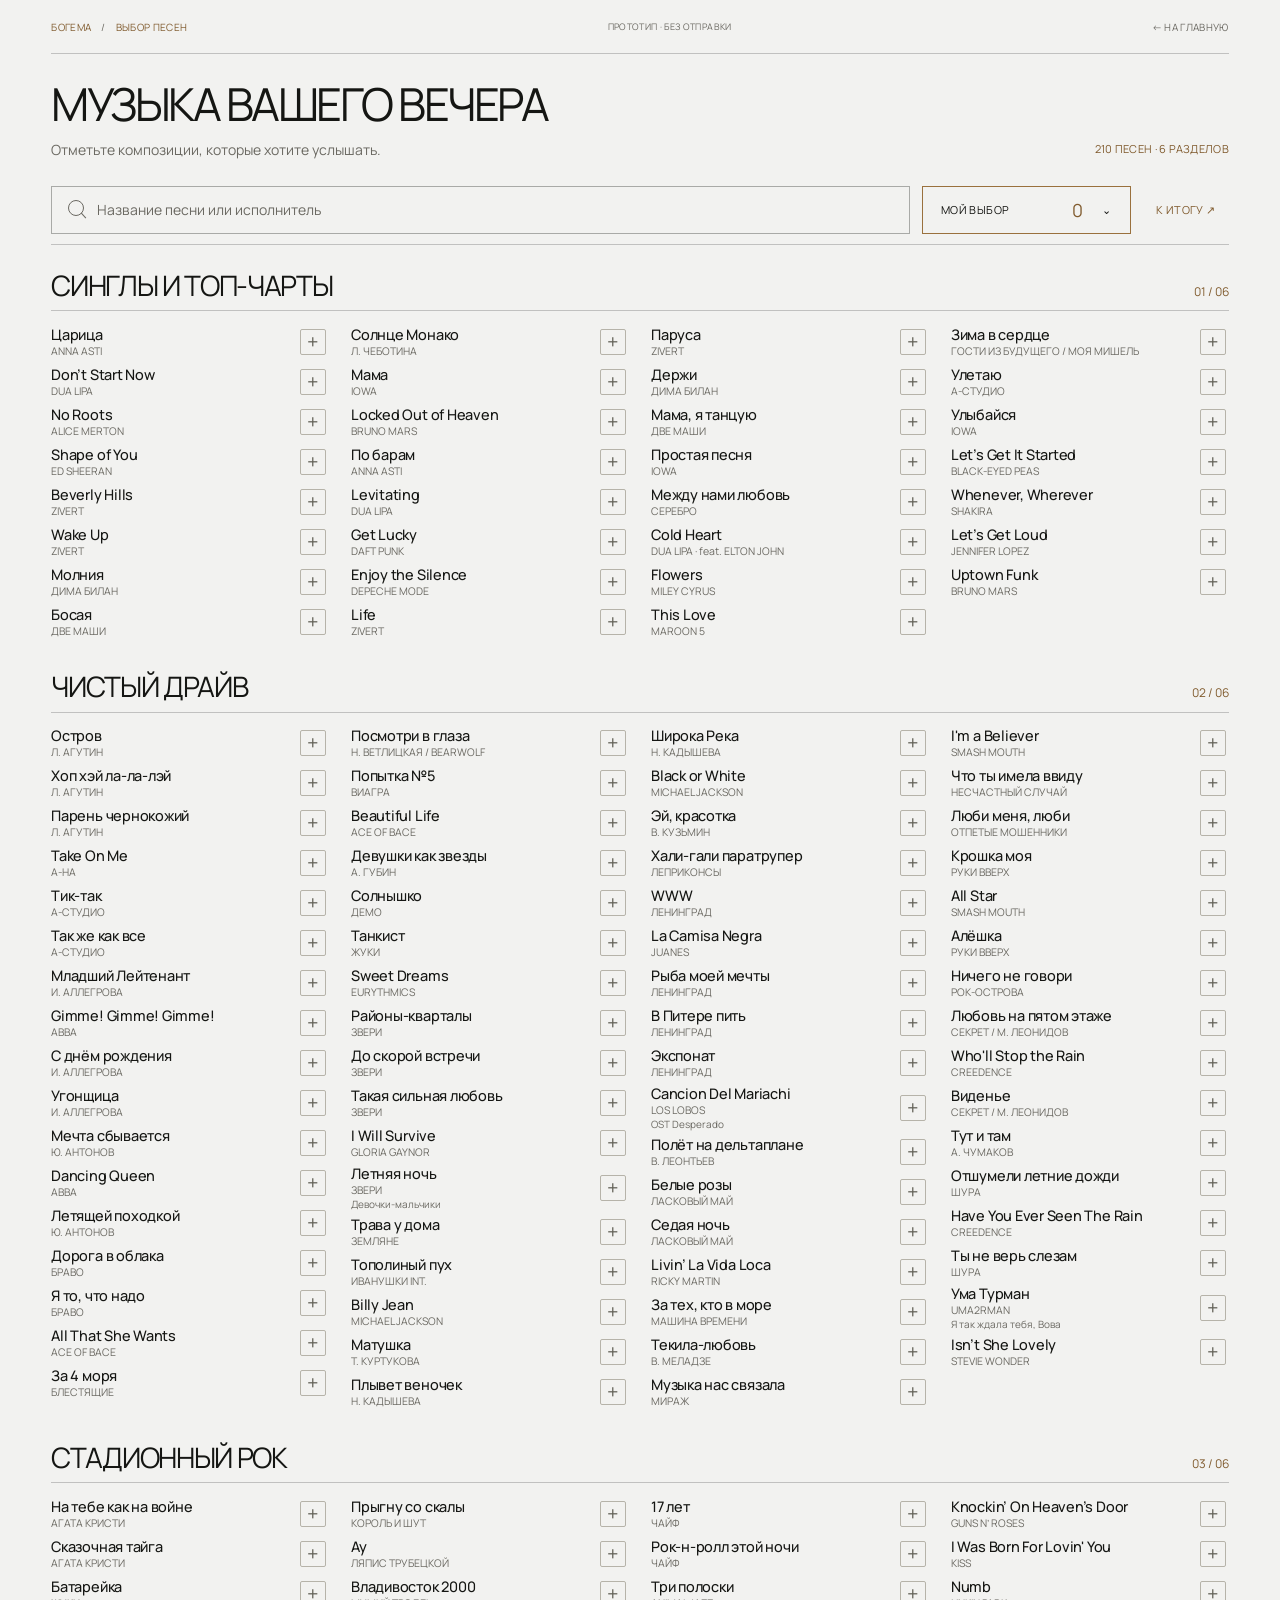
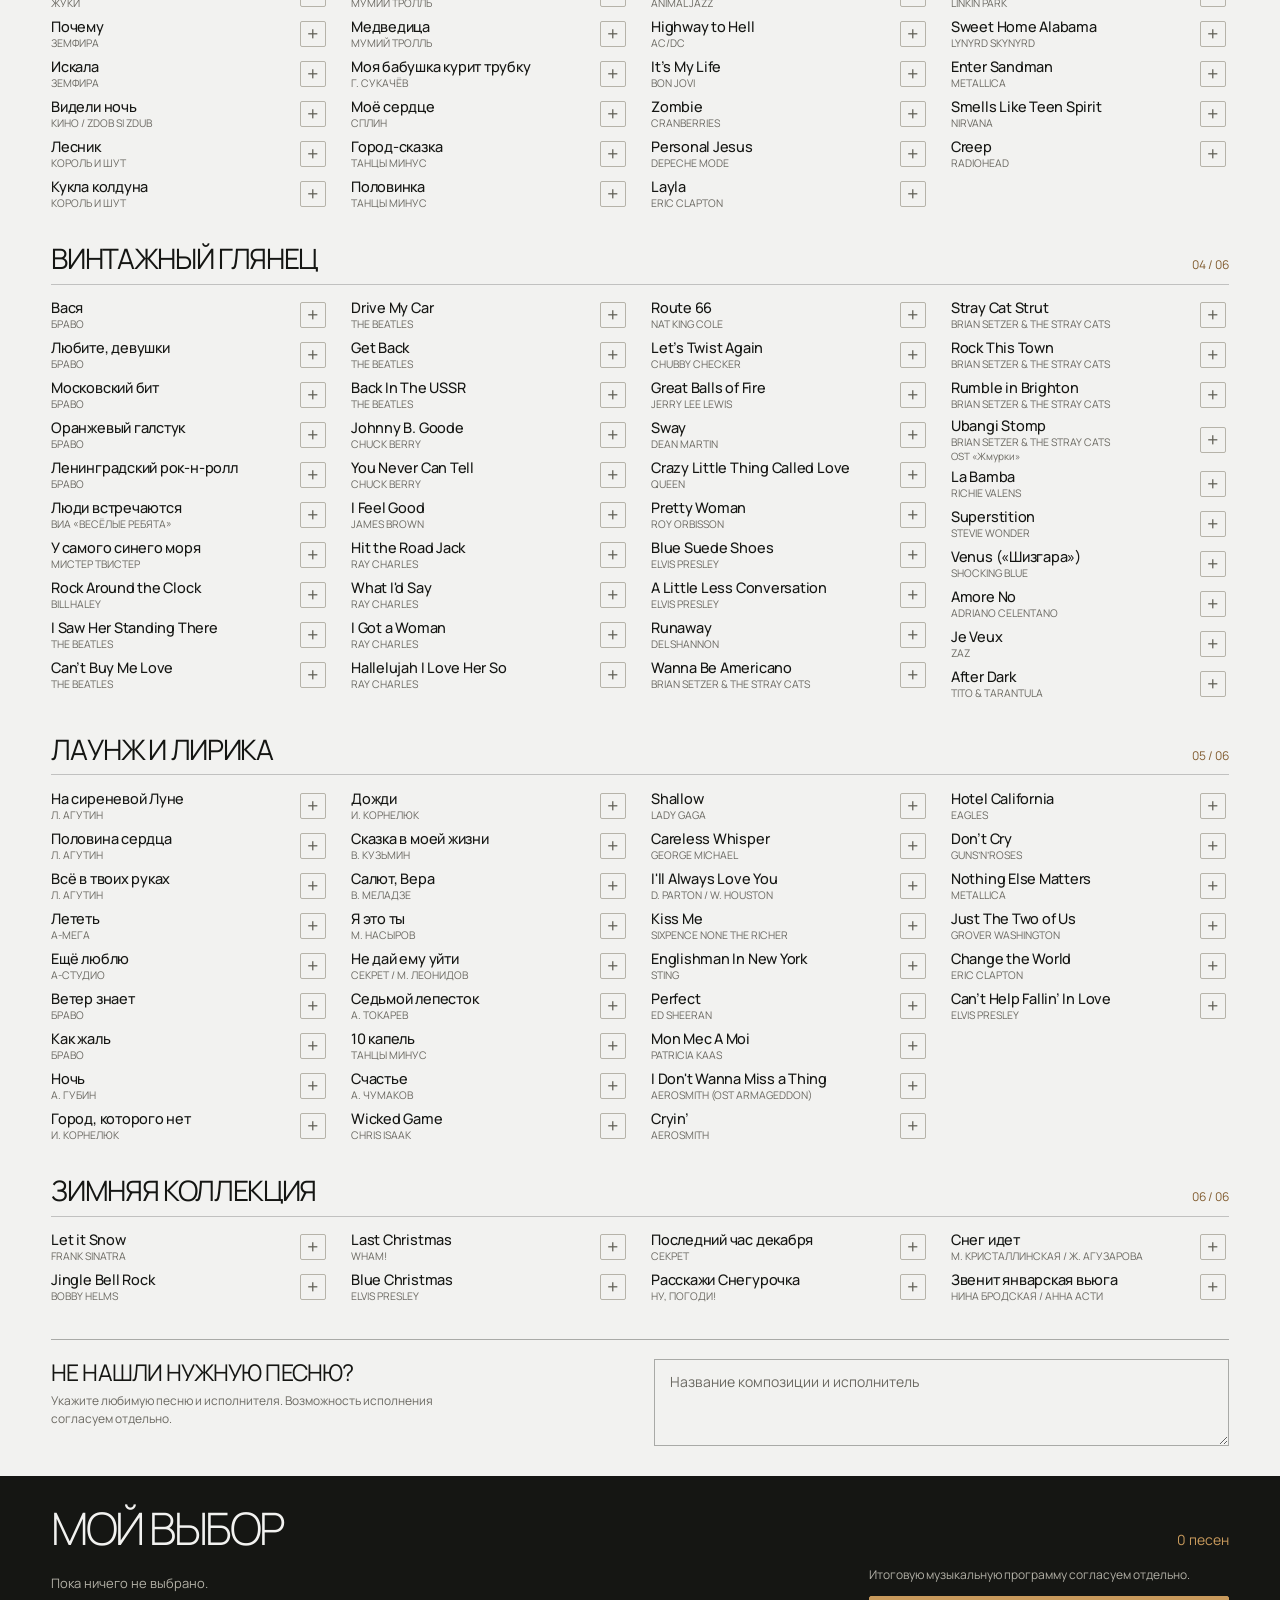
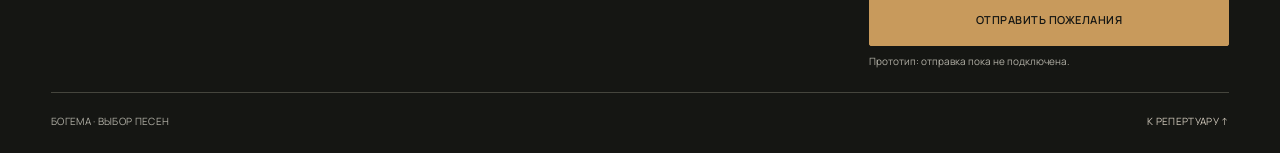
==== music-selection/index.html @ 38627de9 "Publish supplied music-only song selection page Integrate the approved standalone HTML at /music-sel" ====
<!doctype html>
<html lang="ru">
<head>
<meta charset="utf-8">
<meta name="viewport" content="width=device-width, initial-scale=1, viewport-fit=cover">
<meta name="color-scheme" content="light">
<meta name="robots" content="noindex, nofollow">
<meta name="theme-color" content="#F2F2F0">
<title>БОГЕМА — Выбор песен · упрощённый прототип v1</title>
<style>
@font-face{font-family:Manrope;src:url('../assets/fonts/manrope-hero-variable.ttf') format('truetype');font-style:normal;font-weight:200 800;font-display:swap}
:root{--bg:#F2F2F0;--ink:#151613;--brass:#C89A5C;--deep:#9A713D;--accent:#805B2E;--muted:#6B6962;--line:rgba(21,22,19,.22);--strong:rgba(21,22,19,.33);--font:Manrope,Inter,Arial,Helvetica,sans-serif;--choice-bar-height:62px}
*{box-sizing:border-box}html{scroll-behavior:smooth;scroll-padding-top:78px}body{margin:0;background:var(--bg);color:var(--ink);font-family:var(--font);font-size:14px;-webkit-font-smoothing:antialiased}button,input,textarea{font:inherit}button{cursor:pointer}a{color:inherit}button{color:inherit}button:disabled{cursor:not-allowed;opacity:.5}[hidden]{display:none!important}.wrap{max-width:1510px;margin-inline:auto;padding-inline:clamp(20px,4vw,60px)}.sr-only{position:absolute;width:1px;height:1px;margin:-1px;padding:0;overflow:hidden;clip:rect(0,0,0,0);white-space:nowrap;border:0}button:focus-visible,a:focus-visible,input:focus-visible,textarea:focus-visible{outline:2px solid var(--accent);outline-offset:4px}.summary :focus-visible,.mobile-choice-panel :focus-visible{outline-color:var(--brass)}h1:focus,h2:focus{outline:none}.skip-link{position:fixed;top:8px;left:16px;z-index:100;padding:12px 16px;background:var(--ink);color:var(--bg);transform:translateY(-180%)}.skip-link:focus{transform:none}.site-header{display:flex;justify-content:space-between;align-items:center;gap:12px;border-bottom:1px solid var(--line);min-height:54px;font-size:10px;letter-spacing:.035em}.identity{display:flex;align-items:center;gap:10px;color:var(--accent)}.identity-divider{color:var(--muted)}.demo-state{font-size:9px;color:var(--muted)}.back-link{display:inline-flex;align-items:center;min-height:44px;text-decoration:none;color:var(--muted);white-space:nowrap}.back-link:hover{text-decoration:underline;text-underline-offset:4px}.storage-notice{font-size:12px;line-height:1.5;margin:12px 0 0;padding:8px 12px;background:#eae5dd;border-left:2px solid var(--deep);color:#5b5347}.music{padding-top:26px;padding-bottom:30px;position:relative;overflow-anchor:none}.music-heading{display:flex;align-items:flex-end;justify-content:space-between;gap:18px;margin-bottom:18px}.music-heading h1{font-size:clamp(30px,3.55vw,52px);font-weight:400;line-height:1.1;letter-spacing:-.055em;margin:0}.music-desc{font-size:14px;color:var(--muted);margin:9px 0 0;line-height:1.5}.music-meta{margin:0 0 4px;font-size:11px;color:var(--accent);white-space:nowrap;letter-spacing:.025em}.music-tools{position:sticky;top:0;z-index:20;display:flex;align-items:center;gap:12px;background:var(--bg);border-bottom:1px solid var(--line);padding:8px 0 10px;margin-bottom:24px}.search-holder{position:relative;flex:1;min-width:0}.search-input{width:100%;height:48px;border:1px solid var(--strong);background:transparent;padding:0 45px;font-size:14px;border-radius:0;appearance:none;color:var(--ink)}.search-input::-webkit-search-cancel-button{display:none}.search-input::placeholder{color:var(--muted)}.search-icon{position:absolute;left:17px;top:14px;width:16px;height:16px;border:1.4px solid var(--muted);border-radius:50%;pointer-events:none}.search-icon:after{content:'';position:absolute;width:7px;border-top:1.4px solid var(--muted);top:14px;left:11px;transform:rotate(47deg)}.clear-search{position:absolute;top:2px;right:2px;min-width:44px;min-height:44px;background:transparent;border:0;font-size:24px;color:var(--muted)}.text-button{background:transparent;border:0;min-height:44px;padding:8px 0;color:var(--accent);font-size:11px;letter-spacing:.035em;text-transform:uppercase}.text-button:hover{text-decoration:underline;text-underline-offset:4px}.tools-summary{padding-inline:4px;white-space:nowrap;min-width:86px}.choice-wrapper{position:relative}.choice-button{display:flex;align-items:center;gap:19px;min-height:48px;padding:0 18px;min-width:209px;border:1px solid var(--deep);background:transparent;color:var(--ink);font-size:11px;letter-spacing:.035em}.choice-button:hover{background:#eae6dd}.choice-count{margin-left:auto;font-size:18px;color:var(--accent)}.choice-drawer{position:absolute;top:calc(100% + 8px);right:0;width:min(500px,calc(100vw - 40px));max-height:min(440px,calc(100dvh - 120px));overflow:auto;overscroll-behavior:contain;background:var(--bg);padding:12px 20px 16px;border:1px solid #c4c1b7;box-shadow:0 10px 26px #0002;z-index:35}.drawer-heading{display:flex;justify-content:space-between;align-items:center;gap:16px;position:sticky;top:-12px;padding-top:2px;background:var(--bg);z-index:1;margin-bottom:6px}.drawer-heading strong{font-size:16px;font-weight:500;letter-spacing:-.025em}.icon-button{display:inline-flex;align-items:center;justify-content:center;min-width:44px;min-height:44px;background:transparent;border:0;color:var(--muted);font-size:25px}.chosen-grid{display:grid;grid-template-columns:repeat(2,minmax(0,1fr));gap:0 20px}.chosen-item{display:flex;justify-content:space-between;align-items:center;gap:8px;min-width:0;padding:3px 0;border-bottom:1px solid var(--line)}.chosen-item>div{min-width:0}.chosen-item .name{font-size:13px;font-weight:500;line-height:1.3;overflow-wrap:anywhere}.chosen-item .artist{font-size:10px;color:var(--muted);line-height:1.35;margin-top:2px;overflow-wrap:anywhere}.remove-song{flex:none;background:none;border:0;min-width:32px;min-height:36px;color:#726F65;font-size:21px;line-height:1}.remove-song:hover{color:var(--ink)}.chosen-empty{margin:8px 0 12px;color:var(--muted);font-size:13px}.catalog-section{margin:0 0 30px}.catalog-head{display:flex;justify-content:space-between;align-items:baseline;gap:18px;margin-bottom:9px}.catalog-head h2{font-size:clamp(24px,2.2vw,33px);font-weight:400;letter-spacing:-.047em;line-height:1.15;margin:0}.catalog-index{color:var(--accent);font-size:12px;white-space:nowrap;flex:none}.catalog-line{height:1px;background:var(--line);margin:0 0 12px}.song-columns{list-style:none;margin:0;padding:0;column-count:4;column-gap:22px;column-fill:balance}.song-row{display:flex;align-items:center;justify-content:space-between;gap:6px;break-inside:avoid;min-height:37px;margin:0 0 3px;min-width:0}.song-info{flex:1;min-width:0}.song-title{font-size:14.5px;font-weight:500;line-height:1.25;letter-spacing:-.016em;overflow-wrap:anywhere}.song-artist{font-size:10.5px;color:var(--muted);line-height:1.25;margin-top:1px;overflow-wrap:anywhere}.song-note{font-size:10px;color:var(--muted);line-height:1.3;margin-top:1px;overflow-wrap:anywhere}.song-row.is-selected .song-title{color:var(--accent)}.add-song{position:relative;display:grid;place-items:center;flex:none;min-width:32px;width:32px;height:36px;border:0;border-radius:0;background:transparent;color:#626157;line-height:1;padding:0;font-size:20px;isolation:isolate}.add-song:before{position:absolute;content:'';inset:5px 3px;border:1px solid #b6b3a9;border-radius:2px;z-index:-1}.add-song:hover:before{border-color:var(--accent)}.add-song[aria-pressed=true]:before{background:var(--brass);border-color:var(--brass)}.add-song[aria-pressed=true]{color:var(--ink);font-size:17px;font-weight:600}.catalog-result{color:var(--accent);font-size:12px;margin:0 0 16px}.catalog-empty{padding:28px 12px;text-align:center;color:var(--muted);border-top:1px solid var(--line)}#catalog{overflow-anchor:none}.wish{display:grid;grid-template-columns:1fr 1fr;gap:28px;border-top:1px solid var(--strong);padding-top:19px}.wish h2{font-size:23px;line-height:1.2;font-weight:400;letter-spacing:-.04em;margin:0}.wish p{max-width:440px;font-size:12px;line-height:1.5;color:var(--muted);margin:6px 0 0}.wish textarea{width:100%;min-height:84px;border:1px solid var(--strong);background:transparent;padding:12px 15px;font-size:14px;line-height:1.45;resize:vertical;min-width:0;border-radius:0;color:var(--ink)}.wish textarea::placeholder{color:var(--muted)}.summary{background:var(--ink);color:var(--bg);padding-top:28px}.summary-heading{display:flex;align-items:baseline;justify-content:space-between;gap:18px;margin-bottom:15px}.summary-heading h2{font-size:clamp(34px,3.5vw,50px);font-weight:300;letter-spacing:-.055em;line-height:1.05;margin:0}.summary-count{color:var(--brass);font-size:14px;white-space:nowrap}.summary-layout{display:grid;grid-template-columns:minmax(0,1fr) minmax(260px,360px);gap:40px}.summary-content{min-width:0}.summary-toggle{display:flex;align-items:center;justify-content:space-between;gap:12px;width:100%;text-align:left;min-height:46px;padding:10px 14px;font-size:11px;letter-spacing:.025em;color:var(--bg);border:1px solid #64645a;background:transparent}.summary-toggle:hover{border-color:var(--brass)}.summary-list{display:grid;grid-template-columns:repeat(2,minmax(0,1fr));gap:0 20px;max-height:330px;overflow:auto;overscroll-behavior:contain;padding-right:6px;margin-top:7px}.summary-list .chosen-item{border-color:#45453d}.summary-list .name{color:#f0efe9}.summary-list .artist{color:#b2b0a6}.summary-list .remove-song{color:#b2b0a6}.summary-list .remove-song:hover{color:#fff}.summary-empty{margin:8px 0;color:#b2b0a6;font-size:13px}.summary-wish{margin-top:10px}.summary-wish-heading{display:flex;align-items:center;justify-content:space-between;gap:12px;min-height:38px;border-bottom:1px solid #45453d;color:var(--brass);font-size:10px;letter-spacing:.04em}.summary-wish .text-button{color:var(--brass);min-height:38px}.summary-wish p{margin:7px 0 0;font-size:13px;line-height:1.5;white-space:pre-wrap;overflow-wrap:anywhere}.summary-note{color:#b2b0a6;line-height:1.5;margin:0 0 12px;font-size:12px}.action-button{display:flex;align-items:center;justify-content:center;min-height:50px;padding:12px 18px;background:var(--brass);color:var(--ink);border:1px solid var(--brass);border-radius:2px;font-size:11px;font-weight:600;letter-spacing:.045em;line-height:1.35;width:100%}.action-button:hover{background:#d2a66b;border-color:#d2a66b}.prototype-note{font-size:10px;line-height:1.4;color:#b2b0a6;margin:8px 0 0}.selection-error{color:#f0cfad;font-size:12px;line-height:1.4;margin:10px 0 0}.page-footer{display:flex;justify-content:space-between;align-items:center;gap:16px;border-top:1px solid #45453d;margin-top:24px;padding:6px 0 10px;color:#b2b0a6;font-size:10px;letter-spacing:.03em}.page-footer .text-button{color:#d1c9bc;font-size:10px}.mobile-choice-panel{display:none}.mobile-choice-drawer{display:none}dialog{border:1px solid #c9c6bb;border-radius:2px;background:var(--bg);color:var(--ink);padding:0;width:min(480px,calc(100vw - 28px));max-width:calc(100vw - 28px);max-height:calc(100vh - 28px);max-height:calc(100dvh - 28px);overflow:auto;overscroll-behavior:contain;box-shadow:0 20px 80px #0005}dialog::backdrop{background:#0b0c0bd1}.dialog-body{padding:18px 26px 24px}.dialog-top{display:flex;align-items:center;justify-content:space-between;gap:10px;margin-bottom:8px}.eyebrow{font-size:10px;color:var(--accent);letter-spacing:.05em}.dialog-top .icon-button{margin-right:-10px}.dialog-body h2{font-size:28px;font-weight:400;line-height:1.15;letter-spacing:-.04em;overflow-wrap:anywhere;margin:0 0 10px}.dialog-info{font-size:12px;color:var(--muted);line-height:1.5;margin:0 0 8px}.dialog-preview{color:var(--accent);font-size:12px;margin:0 0 10px;line-height:1.45}.demo-notice{border-left:2px solid var(--deep);background:#eae5dd;padding:8px 10px;color:#5b5347;font-size:11px;line-height:1.45;margin:0 0 14px}.dialog-fields{display:grid;gap:9px}.field-group{min-width:0}.field{display:block;position:relative;border:1px solid var(--strong);min-height:54px}.field input{width:100%;min-width:0;border:0;border-radius:0;background:transparent;height:54px;padding:18px 14px 5px;outline:none;font-size:16px;color:var(--ink)}.floating{position:absolute;left:14px;top:17px;font-size:14px;color:var(--muted);pointer-events:none}.field input:focus~.floating,.field input:not(:placeholder-shown)~.floating{top:5px;font-size:10px;color:var(--accent)}.field:focus-within{border-color:var(--accent);box-shadow:inset 0 0 0 1px var(--accent)}.field.is-invalid{border-color:#99352F}.field-error{display:block;font-size:12px;color:#99352F;line-height:1.4;margin-top:5px}.consent{display:flex;align-items:center;gap:10px;min-height:44px;cursor:pointer;font-size:12px;line-height:1.4;margin:7px 0 0}.consent input{accent-color:var(--deep);width:19px;height:19px;flex:none;margin:0}.dialog-submit{margin-top:12px}.form-feedback{font-size:12px;color:#5d4f3e;line-height:1.55;margin:12px 0 0}.form-feedback:empty{display:none}.no-script{padding:12px;background:#eae5dd}
@media(max-width:1279px){.song-columns{column-count:3}.music-heading h1{font-size:42px}}
@media(max-width:950px){.song-columns{column-count:2;column-gap:20px}.music-heading{display:block}.music-meta{margin-top:10px}.summary-layout{gap:26px;grid-template-columns:minmax(0,1fr) 280px}.choice-button{min-width:180px;padding-inline:12px;gap:12px}.tools-summary{min-width:78px}.music-tools{gap:9px}}
@media(max-width:720px){.wrap{padding-inline:20px}.site-header{min-height:52px;font-size:9px;gap:10px}.demo-state{display:none}.identity{gap:7px}.music{padding-top:22px;padding-bottom:24px}.music-heading{margin-bottom:11px}.music-heading h1{font-size:clamp(29px,7.8vw,45px);max-width:560px;line-height:1.06}.music-desc{font-size:13px;line-height:1.45;margin-top:8px;max-width:340px}.music-meta{margin:9px 0 0;font-size:10px}.music-tools{padding:7px 0 9px;margin-bottom:18px}.choice-wrapper,.tools-summary{display:none}.search-input{height:48px;font-size:16px;padding-left:42px;padding-right:42px}.search-input::placeholder{font-size:13px}.song-columns{column-count:1}.catalog-head h2{font-size:25px;min-width:0;overflow-wrap:anywhere}.catalog-index{font-size:11px}.catalog-section{margin-bottom:24px}.catalog-line{margin-bottom:7px}.catalog-head{margin-bottom:8px;gap:12px}.song-row{min-height:44px;margin-bottom:0}.song-title{font-size:15px}.song-artist{font-size:11px}.song-note{font-size:10px}.add-song{width:44px;min-width:44px;height:44px}.add-song:before{inset:8px}.remove-song{min-width:44px;min-height:44px}.chosen-item{padding:1px 0}.chosen-item .name{font-size:14px}.chosen-item .artist{font-size:11px}.wish{grid-template-columns:1fr;gap:10px;padding-top:15px}.wish h2{font-size:23px}.wish textarea{font-size:16px;min-height:80px}.wish textarea::placeholder{font-size:14px}.wish p{font-size:12px}.summary{padding-top:23px}.summary-heading h2{font-size:38px}.summary-layout{grid-template-columns:1fr;gap:16px}.summary-heading{margin-bottom:12px}.summary-list{grid-template-columns:1fr;max-height:330px}.summary-action{border-top:1px solid #45453d;padding-top:14px}.summary-note{max-width:320px;margin-bottom:10px}.summary-count{font-size:12px}.page-footer{margin-top:17px}.mobile-choice-panel{display:flex;align-items:stretch;position:fixed;bottom:0;left:0;right:0;padding:0 12px env(safe-area-inset-bottom,0px);min-height:62px;background:var(--ink);border-top:1px solid #6c604c;color:var(--bg);z-index:38;visibility:hidden;transform:translateY(105%)}.mobile-choice-panel.is-visible{visibility:visible;transform:none}.mobile-choice-panel button{background:none;border:0;color:inherit}.mobile-choice-panel #mobile-choice{display:flex;flex:1;min-width:0;flex-direction:column;justify-content:center;align-items:flex-start;gap:4px;min-height:61px;padding:10px 8px;text-align:left}.mobile-choice-panel strong{font-size:12px;font-weight:500;letter-spacing:.03em}.mobile-choice-label{font-size:10px;color:#c9ad86}.mobile-choice-panel .mobile-summary-link{border-left:1px solid #53534d;min-height:61px;min-width:92px;color:var(--brass);padding:10px 6px 10px 15px;font-size:11px}.mobile-choice-drawer{display:block;position:fixed;bottom:var(--choice-bar-height);left:0;right:0;max-height:min(55vh,480px);max-height:min(55dvh,480px);overflow:auto;overscroll-behavior:contain;background:var(--bg);border-top:1px solid #c4c1b7;box-shadow:0 -10px 25px #0002;z-index:39;padding:10px 20px 14px}.mobile-choice-drawer .drawer-heading{top:-10px}.mobile-choice-drawer .chosen-grid{grid-template-columns:1fr}html.mobile-choice-active{scroll-padding-bottom:calc(var(--choice-bar-height) + 14px)}html.mobile-choice-active .add-song{scroll-margin-bottom:calc(var(--choice-bar-height) + 14px)}.dialog-body{padding:14px 18px 20px}.dialog-body h2{font-size:26px}}
@media(max-width:359px){.wrap{padding-inline:16px}.music-heading h1{font-size:29px}.identity{gap:5px}.site-header{font-size:8.5px}.summary-heading h2{font-size:34px}.summary-count{font-size:11px}.catalog-head h2{font-size:24px}}
@media(prefers-reduced-motion:reduce){html{scroll-behavior:auto!important}*,*::before,*::after{animation:none!important;transition:none!important}}
</style>
</head>
<body>
<a class="skip-link" href="#song-search">Перейти к поиску песен</a>
<div class="sr-only" id="search-announcement" role="status" aria-live="polite" aria-atomic="true"></div>
<div class="sr-only" id="selection-announcement" role="status" aria-live="polite" aria-atomic="true"></div>
<div class="wrap">
  <header class="site-header">
    <div class="identity"><span>БОГЕМА</span><span class="identity-divider" aria-hidden="true">/</span><span>ВЫБОР ПЕСЕН</span></div>
    <span class="demo-state">ПРОТОТИП · БЕЗ ОТПРАВКИ</span>
    <a class="back-link" href="../">← НА ГЛАВНУЮ</a>
  </header>
  <p class="storage-notice" id="storage-notice" role="status" hidden></p>
</div>
<main>
  <section id="music" class="music wrap" aria-labelledby="music-title">
    <div class="music-heading">
      <div><h1 id="music-title" tabindex="-1">МУЗЫКА ВАШЕГО ВЕЧЕРА</h1><p class="music-desc">Отметьте композиции, которые хотите услышать.</p></div>
      <p class="music-meta">210 ПЕСЕН · 6 РАЗДЕЛОВ</p>
    </div>
    <div id="music-tools-anchor" aria-hidden="true"></div>
    <div class="music-tools" id="music-tools">
      <div class="search-holder">
        <span class="search-icon" aria-hidden="true"></span>
        <input type="search" class="search-input" id="song-search" placeholder="Название песни или исполнитель" aria-label="Поиск по песне или исполнителю" autocomplete="off" spellcheck="false">
        <button type="button" class="clear-search" id="clear-search" aria-label="Очистить поиск" hidden>×</button>
      </div>
      <div class="choice-wrapper">
        <button type="button" class="choice-button" id="choice-button" aria-controls="choice-drawer" aria-expanded="false"><span>МОЙ ВЫБОР</span><span class="choice-count" id="choice-count">0</span><span aria-hidden="true">⌄</span></button>
        <div class="choice-drawer" id="choice-drawer" role="region" aria-label="Выбранные песни" hidden>
          <div class="drawer-heading"><strong>МОЙ ВЫБОР</strong><button type="button" class="icon-button drawer-close" data-close-choice aria-label="Закрыть список выбранных песен">×</button></div>
          <div class="chosen-grid" id="chosen-list"></div>
        </div>
      </div>
      <button type="button" class="text-button tools-summary" data-jump="summary">К ИТОГУ ↗</button>
    </div>
    <noscript><p class="no-script">Для поиска и выбора песен включите JavaScript в браузере.</p></noscript>
    <div id="catalog"></div>
    <div class="wish" id="wish">
      <div><h2>НЕ НАШЛИ НУЖНУЮ ПЕСНЮ?</h2><p>Укажите любимую песню и исполнителя. Возможность исполнения согласуем отдельно.</p></div>
      <label class="sr-only" for="wish-text">Музыкальные пожелания вне репертуара</label>
      <textarea id="wish-text" maxlength="1800" placeholder="Название композиции и исполнитель" rows="3"></textarea>
    </div>
  </section>
  <section class="summary" id="summary" aria-labelledby="summary-title">
    <div class="wrap">
      <div class="summary-heading"><h2 id="summary-title" tabindex="-1">МОЙ ВЫБОР</h2><span class="summary-count" id="summary-count">0 песен</span></div>
      <div class="summary-layout">
        <div class="summary-content">
          <p class="summary-empty" id="summary-empty">Пока ничего не выбрано.</p>
          <div id="summary-song-controls" hidden>
            <button class="summary-toggle" id="summary-toggle" type="button" aria-expanded="false" aria-controls="summary-list"><span>ПОСМОТРЕТЬ ВЫБРАННЫЕ ПЕСНИ</span><span aria-hidden="true">⌄</span></button>
            <div class="summary-list" id="summary-list" hidden></div>
          </div>
          <div class="summary-wish" id="summary-wish" hidden><div class="summary-wish-heading"><span>ВНЕ РЕПЕРТУАРА</span><button type="button" class="text-button" data-edit-wishes>ИЗМЕНИТЬ ↗</button></div><p id="summary-wish-text"></p></div>
        </div>
        <div class="summary-action">
          <p class="summary-note">Итоговую музыкальную программу согласуем отдельно.</p>
          <button class="action-button" type="button" id="send-wishes">ОТПРАВИТЬ ПОЖЕЛАНИЯ</button>
          <p class="selection-error" id="selection-error" role="status" hidden></p>
          <p class="prototype-note">Прототип: отправка пока не подключена.</p>
        </div>
      </div>
      <footer class="page-footer"><span>БОГЕМА · ВЫБОР ПЕСЕН</span><button type="button" class="text-button" data-jump="music">К РЕПЕРТУАРУ ↑</button></footer>
    </div>
  </section>
</main>
<div class="mobile-choice-panel" id="mobile-choice-panel" aria-hidden="true" inert>
  <button type="button" id="mobile-choice" aria-expanded="false" aria-controls="mobile-choice-drawer"><strong>МОЙ ВЫБОР · <span id="mobile-count">0</span></strong><span class="mobile-choice-label" id="mobile-choice-label">ПОСМОТРЕТЬ ↑</span></button>
  <button type="button" class="mobile-summary-link" data-jump="summary">К ИТОГУ ↗</button>
</div>
<div class="mobile-choice-drawer" id="mobile-choice-drawer" role="region" aria-label="Выбранные песни" hidden>
  <div class="drawer-heading"><strong>МОЙ ВЫБОР</strong><button type="button" class="icon-button drawer-close" data-close-choice aria-label="Закрыть список выбранных песен">×</button></div>
  <div class="chosen-grid" id="mobile-chosen-list"></div>
</div>
<dialog id="request-dialog" aria-labelledby="dialog-title" aria-describedby="dialog-info demo-notice">
  <div class="dialog-body">
    <div class="dialog-top"><span class="eyebrow">БОГЕМА / ВЫБОР ПЕСЕН</span><button type="button" class="icon-button" id="dialog-close" aria-label="Закрыть форму">×</button></div>
    <h2 id="dialog-title">МУЗЫКАЛЬНЫЕ ПОЖЕЛАНИЯ</h2>
    <p class="dialog-info" id="dialog-info">Выбранные песни и пожелания приложим к обращению.</p>
    <p class="dialog-preview" id="dialog-preview"></p>
    <p class="demo-notice" id="demo-notice">Демо-режим. Данные никуда не отправляются. Документы согласия будут подключены перед запуском.</p>
    <form id="request-form" method="dialog" novalidate>
      <div class="dialog-fields">
        <div class="field-group"><label class="field" for="contact-name"><input id="contact-name" name="name" type="text" placeholder=" " autocomplete="name" maxlength="80" required aria-describedby="error-name"><span class="floating">Ваше имя *</span></label><span class="field-error" id="error-name" hidden></span></div>
        <div class="field-group"><label class="field" for="contact-phone"><input id="contact-phone" name="phone" type="tel" placeholder=" " autocomplete="tel" inputmode="tel" maxlength="45" required aria-describedby="error-phone"><span class="floating">Телефон *</span></label><span class="field-error" id="error-phone" hidden></span></div>
      </div>
      <label class="consent"><input id="contact-consent" type="checkbox" required aria-describedby="error-consent"><span>Согласен на обработку персональных данных.</span></label>
      <span class="field-error" id="error-consent" hidden></span>
      <button type="submit" class="action-button dialog-submit" id="dialog-submit">ОТПРАВИТЬ ПОЖЕЛАНИЯ</button>
      <p class="form-feedback" id="form-feedback" role="status" aria-live="polite"></p>
    </form>
  </div>
</dialog>
<script id="catalog-data" type="application/json">[{"number":"01","heading":"СИНГЛЫ И ТОП-ЧАРТЫ","songs":[{"id":"all-song-012","title":"Царица","artist":"ANNA ASTI"},{"id":"all-song-120","title":"Don’t Start Now","artist":"DUA LIPA"},{"id":"all-song-123","title":"No Roots","artist":"ALICE MERTON"},{"id":"all-song-146","title":"Shape of You","artist":"ED SHEERAN"},{"id":"all-song-052","title":"Beverly Hills","artist":"ZIVERT"},{"id":"all-song-054","title":"Wake Up","artist":"ZIVERT"},{"id":"all-song-030","title":"Молния","artist":"ДИМА БИЛАН"},{"id":"all-song-040","title":"Босая","artist":"ДВЕ МАШИ"},{"id":"all-song-100","title":"Солнце Монако","artist":"Л. ЧЕБОТИНА"},{"id":"all-song-110","title":"Мама","artist":"IOWA"},{"id":"all-song-133","title":"Locked Out of Heaven","artist":"BRUNO MARS"},{"id":"all-song-013","title":"По барам","artist":"ANNA ASTI"},{"id":"all-song-121","title":"Levitating","artist":"DUA LIPA"},{"id":"all-song-124","title":"Get Lucky","artist":"DAFT PUNK"},{"id":"all-song-158","title":"Enjoy the Silence","artist":"DEPECHE MODE"},{"id":"all-song-053","title":"Life","artist":"ZIVERT"},{"id":"all-song-055","title":"Паруса","artist":"ZIVERT"},{"id":"all-song-031","title":"Держи","artist":"ДИМА БИЛАН"},{"id":"all-song-041","title":"Мама, я танцую","artist":"ДВЕ МАШИ"},{"id":"all-song-108","title":"Простая песня","artist":"IOWA"},{"id":"all-song-093","title":"Между нами любовь","artist":"СЕРЕБРО"},{"id":"all-song-119","title":"Cold Heart","artist":"DUA LIPA · feat. ELTON JOHN"},{"id":"all-song-118","title":"Flowers","artist":"MILEY CYRUS"},{"id":"all-song-137","title":"This Love","artist":"MAROON 5"},{"id":"all-song-039","title":"Зима в сердце","artist":"ГОСТИ ИЗ БУДУЩЕГО / МОЯ МИШЕЛЬ"},{"id":"all-song-011","title":"Улетаю","artist":"А-СТУДИО"},{"id":"all-song-109","title":"Улыбайся","artist":"IOWA"},{"id":"all-song-117","title":"Let’s Get It Started","artist":"BLACK-EYED PEAS"},{"id":"all-song-143","title":"Whenever, Wherever","artist":"SHAKIRA"},{"id":"all-song-130","title":"Let’s Get Loud","artist":"JENNIFER LOPEZ"},{"id":"all-song-134","title":"Uptown Funk","artist":"BRUNO MARS"}]},{"number":"02","heading":"ЧИСТЫЙ ДРАЙВ","songs":[{"id":"all-song-001","title":"Остров","artist":"Л. АГУТИН"},{"id":"all-song-002","title":"Хоп хэй ла-ла-лэй","artist":"Л. АГУТИН"},{"id":"all-song-005","title":"Парень чернокожий","artist":"Л. АГУТИН"},{"id":"all-song-112","title":"Take On Me","artist":"A-HA"},{"id":"all-song-008","title":"Тик-так","artist":"А-СТУДИО"},{"id":"all-song-010","title":"Так же как все","artist":"А-СТУДИО"},{"id":"all-song-016","title":"Младший Лейтенант","artist":"И. АЛЛЕГРОВА"},{"id":"all-song-113","title":"Gimme! Gimme! Gimme!","artist":"ABBA"},{"id":"all-song-017","title":"С днём рождения","artist":"И. АЛЛЕГРОВА"},{"id":"all-song-018","title":"Угонщица","artist":"И. АЛЛЕГРОВА"},{"id":"all-song-019","title":"Мечта сбывается","artist":"Ю. АНТОНОВ"},{"id":"all-song-114","title":"Dancing Queen","artist":"ABBA"},{"id":"all-song-020","title":"Летящей походкой","artist":"Ю. АНТОНОВ"},{"id":"all-song-022","title":"Дорога в облака","artist":"БРАВО"},{"id":"all-song-028","title":"Я то, что надо","artist":"БРАВО"},{"id":"all-song-115","title":"All That She Wants","artist":"ACE OF BACE"},{"id":"all-song-033","title":"За 4 моря","artist":"БЛЕСТЯЩИЕ"},{"id":"all-song-034","title":"Посмотри в глаза","artist":"Н. ВЕТЛИЦКАЯ / BEARWOLF"},{"id":"all-song-035","title":"Попытка №5","artist":"ВИАГРА"},{"id":"all-song-116","title":"Beautiful Life","artist":"ACE OF BACE"},{"id":"all-song-038","title":"Девушки как звезды","artist":"А. ГУБИН"},{"id":"all-song-042","title":"Солнышко","artist":"ДЕМО"},{"id":"all-song-044","title":"Танкист","artist":"ЖУКИ"},{"id":"all-song-122","title":"Sweet Dreams","artist":"EURYTHMICS"},{"id":"all-song-045","title":"Районы-кварталы","artist":"ЗВЕРИ"},{"id":"all-song-046","title":"До скорой встречи","artist":"ЗВЕРИ"},{"id":"all-song-047","title":"Такая сильная любовь","artist":"ЗВЕРИ"},{"id":"all-song-125","title":"I Will Survive","artist":"GLORIA GAYNOR"},{"id":"all-song-048","title":"Летняя ночь","artist":"ЗВЕРИ","note":"Девочки-мальчики"},{"id":"all-song-049","title":"Трава у дома","artist":"ЗЕМЛЯНЕ"},{"id":"all-song-056","title":"Тополиный пух","artist":"ИВАНУШКИ INT."},{"id":"all-song-127","title":"Billy Jean","artist":"MICHAEL JACKSON"},{"id":"all-song-061","title":"Матушка","artist":"Т. КУРТУКОВА"},{"id":"all-song-062","title":"Плывет веночек","artist":"Н. КАДЫШЕВА"},{"id":"all-song-063","title":"Широка Река","artist":"Н. КАДЫШЕВА"},{"id":"all-song-128","title":"Black or White","artist":"MICHAEL JACKSON"},{"id":"all-song-066","title":"Эй, красотка","artist":"В. КУЗЬМИН"},{"id":"all-song-068","title":"Хали-гали паратрупер","artist":"ЛЕПРИКОНСЫ"},{"id":"all-song-070","title":"WWW","artist":"ЛЕНИНГРАД"},{"id":"all-song-129","title":"La Camisa Negra","artist":"JUANES"},{"id":"all-song-071","title":"Рыба моей мечты","artist":"ЛЕНИНГРАД"},{"id":"all-song-072","title":"В Питере пить","artist":"ЛЕНИНГРАД"},{"id":"all-song-073","title":"Экспонат","artist":"ЛЕНИНГРАД"},{"id":"all-song-132","title":"Cancion Del Mariachi","artist":"LOS LOBOS","note":"OST Desperado"},{"id":"all-song-074","title":"Полёт на дельтаплане","artist":"В. ЛЕОНТЬЕВ"},{"id":"all-song-075","title":"Белые розы","artist":"ЛАСКОВЫЙ МАЙ"},{"id":"all-song-076","title":"Седая ночь","artist":"ЛАСКОВЫЙ МАЙ"},{"id":"all-song-136","title":"Livin’ La Vida Loca","artist":"RICKY MARTIN"},{"id":"all-song-077","title":"За тех, кто в море","artist":"МАШИНА ВРЕМЕНИ"},{"id":"all-song-078","title":"Текила-любовь","artist":"В. МЕЛАДЗЕ"},{"id":"all-song-083","title":"Музыка нас связала","artist":"МИРАЖ"},{"id":"all-song-141","title":"I'm a Believer","artist":"SMASH MOUTH"},{"id":"all-song-085","title":"Что ты имела ввиду","artist":"НЕСЧАСТНЫЙ СЛУЧАЙ"},{"id":"all-song-086","title":"Люби меня, люби","artist":"ОТПЕТЫЕ МОШЕННИКИ"},{"id":"all-song-087","title":"Крошка моя","artist":"РУКИ ВВЕРХ"},{"id":"all-song-142","title":"All Star","artist":"SMASH MOUTH"},{"id":"all-song-088","title":"Алёшка","artist":"РУКИ ВВЕРХ"},{"id":"all-song-089","title":"Ничего не говори","artist":"РОК-ОСТРОВА"},{"id":"all-song-090","title":"Любовь на пятом этаже","artist":"СЕКРЕТ / М. ЛЕОНИДОВ"},{"id":"all-song-155","title":"Who'll Stop the Rain","artist":"CREEDENCE"},{"id":"all-song-091","title":"Виденье","artist":"СЕКРЕТ / М. ЛЕОНИДОВ"},{"id":"all-song-102","title":"Тут и там","artist":"А. ЧУМАКОВ"},{"id":"all-song-105","title":"Отшумели летние дожди","artist":"ШУРА"},{"id":"all-song-156","title":"Have You Ever Seen The Rain","artist":"CREEDENCE"},{"id":"all-song-106","title":"Ты не верь слезам","artist":"ШУРА"},{"id":"all-song-111","title":"Ума Турман","artist":"UMA2RMAN","note":"Я так ждала тебя, Вова"},{"id":"all-song-201","title":"Isn’t She Lovely","artist":"STEVIE WONDER"}]},{"number":"03","heading":"СТАДИОННЫЙ РОК","songs":[{"id":"all-song-014","title":"На тебе как на войне","artist":"АГАТА КРИСТИ"},{"id":"all-song-015","title":"Сказочная тайга","artist":"АГАТА КРИСТИ"},{"id":"all-song-043","title":"Батарейка","artist":"ЖУКИ"},{"id":"all-song-050","title":"Почему","artist":"ЗЕМФИРА"},{"id":"all-song-051","title":"Искала","artist":"ЗЕМФИРА"},{"id":"all-song-057","title":"Видели ночь","artist":"КИНО / ZDOB SI ZDUB"},{"id":"all-song-058","title":"Лесник","artist":"КОРОЛЬ И ШУТ"},{"id":"all-song-059","title":"Кукла колдуна","artist":"КОРОЛЬ И ШУТ"},{"id":"all-song-060","title":"Прыгну со скалы","artist":"КОРОЛЬ И ШУТ"},{"id":"all-song-069","title":"Ау","artist":"ЛЯПИС ТРУБЕЦКОЙ"},{"id":"all-song-081","title":"Владивосток 2000","artist":"МУМИЙ ТРОЛЛЬ"},{"id":"all-song-082","title":"Медведица","artist":"МУМИЙ ТРОЛЛЬ"},{"id":"all-song-094","title":"Моя бабушка курит трубку","artist":"Г. СУКАЧЁВ"},{"id":"all-song-095","title":"Моё сердце","artist":"СПЛИН"},{"id":"all-song-097","title":"Город-сказка","artist":"ТАНЦЫ МИНУС"},{"id":"all-song-099","title":"Половинка","artist":"ТАНЦЫ МИНУС"},{"id":"all-song-103","title":"17 лет","artist":"ЧАЙФ"},{"id":"all-song-104","title":"Рок-н-ролл этой ночи","artist":"ЧАЙФ"},{"id":"all-song-107","title":"Три полоски","artist":"ANIMAL JAZZ"},{"id":"all-song-152","title":"Highway to Hell","artist":"AC/DC"},{"id":"all-song-153","title":"It’s My Life","artist":"BON JOVI"},{"id":"all-song-154","title":"Zombie","artist":"CRANBERRIES"},{"id":"all-song-157","title":"Personal Jesus","artist":"DEPECHE MODE"},{"id":"all-song-177","title":"Layla","artist":"ERIC CLAPTON"},{"id":"all-song-160","title":"Knockin’ On Heaven’s Door","artist":"GUNS N’ ROSES"},{"id":"all-song-162","title":"I Was Born For Lovin' You","artist":"KISS"},{"id":"all-song-164","title":"Numb","artist":"LINKIN PARK"},{"id":"all-song-163","title":"Sweet Home Alabama","artist":"LYNYRD SKYNYRD"},{"id":"all-song-166","title":"Enter Sandman","artist":"METALLICA"},{"id":"all-song-167","title":"Smells Like Teen Spirit","artist":"NIRVANA"},{"id":"all-song-169","title":"Creep","artist":"RADIOHEAD"}]},{"number":"04","heading":"ВИНТАЖНЫЙ ГЛЯНЕЦ","songs":[{"id":"all-song-021","title":"Вася","artist":"БРАВО"},{"id":"all-song-023","title":"Любите, девушки","artist":"БРАВО"},{"id":"all-song-024","title":"Московский бит","artist":"БРАВО"},{"id":"all-song-026","title":"Оранжевый галстук","artist":"БРАВО"},{"id":"all-song-029","title":"Ленинградский рок-н-ролл","artist":"БРАВО"},{"id":"all-song-036","title":"Люди встречаются","artist":"ВИА «ВЕСЁЛЫЕ РЕБЯТА»"},{"id":"all-song-084","title":"У самого синего моря","artist":"МИСТЕР ТВИСТЕР"},{"id":"all-song-171","title":"Rock Around the Clock","artist":"BILL HALEY"},{"id":"all-song-172","title":"I Saw Her Standing There","artist":"THE BEATLES"},{"id":"all-song-173","title":"Can’t Buy Me Love","artist":"THE BEATLES"},{"id":"all-song-174","title":"Drive My Car","artist":"THE BEATLES"},{"id":"all-song-175","title":"Get Back","artist":"THE BEATLES"},{"id":"all-song-176","title":"Back In The USSR","artist":"THE BEATLES"},{"id":"all-song-179","title":"Johnny B. Goode","artist":"CHUCK BERRY"},{"id":"all-song-180","title":"You Never Can Tell","artist":"CHUCK BERRY"},{"id":"all-song-181","title":"I Feel Good","artist":"JAMES BROWN"},{"id":"all-song-182","title":"Hit the Road Jack","artist":"RAY CHARLES"},{"id":"all-song-183","title":"What I'd Say","artist":"RAY CHARLES"},{"id":"all-song-184","title":"I Got a Woman","artist":"RAY CHARLES"},{"id":"all-song-185","title":"Hallelujah I Love Her So","artist":"RAY CHARLES"},{"id":"all-song-186","title":"Route 66","artist":"NAT KING COLE"},{"id":"all-song-187","title":"Let’s Twist Again","artist":"CHUBBY CHECKER"},{"id":"all-song-188","title":"Great Balls of Fire","artist":"JERRY LEE LEWIS"},{"id":"all-song-189","title":"Sway","artist":"DEAN MARTIN"},{"id":"all-song-168","title":"Crazy Little Thing Called Love","artist":"QUEEN"},{"id":"all-song-190","title":"Pretty Woman","artist":"ROY ORBISSON"},{"id":"all-song-191","title":"Blue Suede Shoes","artist":"ELVIS PRESLEY"},{"id":"all-song-192","title":"A Little Less Conversation","artist":"ELVIS PRESLEY"},{"id":"all-song-194","title":"Runaway","artist":"DEL SHANNON"},{"id":"all-song-195","title":"Wanna Be Americano","artist":"BRIAN SETZER & THE STRAY CATS"},{"id":"all-song-196","title":"Stray Cat Strut","artist":"BRIAN SETZER & THE STRAY CATS"},{"id":"all-song-197","title":"Rock This Town","artist":"BRIAN SETZER & THE STRAY CATS"},{"id":"all-song-198","title":"Rumble in Brighton","artist":"BRIAN SETZER & THE STRAY CATS"},{"id":"all-song-199","title":"Ubangi Stomp","artist":"BRIAN SETZER & THE STRAY CATS","note":"OST «Жмурки»"},{"id":"all-song-200","title":"La Bamba","artist":"RICHIE VALENS"},{"id":"all-song-202","title":"Superstition","artist":"STEVIE WONDER"},{"id":"all-song-144","title":"Venus («Шизгара»)","artist":"SHOCKING BLUE"},{"id":"all-song-147","title":"Amore No","artist":"ADRIANO CELENTANO"},{"id":"all-song-149","title":"Je Veux","artist":"ZAZ"},{"id":"all-song-170","title":"After Dark","artist":"TITO & TARANTULA"}]},{"number":"05","heading":"ЛАУНЖ И ЛИРИКА","songs":[{"id":"all-song-003","title":"На сиреневой Луне","artist":"Л. АГУТИН"},{"id":"all-song-004","title":"Половина сердца","artist":"Л. АГУТИН"},{"id":"all-song-006","title":"Всё в твоих руках","artist":"Л. АГУТИН"},{"id":"all-song-007","title":"Лететь","artist":"А-МЕГА"},{"id":"all-song-009","title":"Ещё люблю","artist":"А-СТУДИО"},{"id":"all-song-025","title":"Ветер знает","artist":"БРАВО"},{"id":"all-song-027","title":"Как жаль","artist":"БРАВО"},{"id":"all-song-037","title":"Ночь","artist":"А. ГУБИН"},{"id":"all-song-064","title":"Город, которого нет","artist":"И. КОРНЕЛЮК"},{"id":"all-song-065","title":"Дожди","artist":"И. КОРНЕЛЮК"},{"id":"all-song-067","title":"Сказка в моей жизни","artist":"В. КУЗЬМИН"},{"id":"all-song-079","title":"Салют, Вера","artist":"В. МЕЛАДЗЕ"},{"id":"all-song-080","title":"Я это ты","artist":"М. НАСЫРОВ"},{"id":"all-song-092","title":"Не дай ему уйти","artist":"СЕКРЕТ / М. ЛЕОНИДОВ"},{"id":"all-song-096","title":"Седьмой лепесток","artist":"А. ТОКАРЕВ"},{"id":"all-song-098","title":"10 капель","artist":"ТАНЦЫ МИНУС"},{"id":"all-song-101","title":"Счастье","artist":"А. ЧУМАКОВ"},{"id":"all-song-126","title":"Wicked Game","artist":"CHRIS ISAAK"},{"id":"all-song-131","title":"Shallow","artist":"LADY GAGA"},{"id":"all-song-135","title":"Careless Whisper","artist":"GEORGE MICHAEL"},{"id":"all-song-138","title":"I'll Always Love You","artist":"D. PARTON / W. HOUSTON"},{"id":"all-song-139","title":"Kiss Me","artist":"SIXPENCE NONE THE RICHER"},{"id":"all-song-140","title":"Englishman In New York","artist":"STING"},{"id":"all-song-145","title":"Perfect","artist":"ED SHEERAN"},{"id":"all-song-148","title":"Mon Mec A Moi","artist":"PATRICIA KAAS"},{"id":"all-song-150","title":"I Don't Wanna Miss a Thing","artist":"AEROSMITH (OST ARMAGEDDON)"},{"id":"all-song-151","title":"Cryin’","artist":"AEROSMITH"},{"id":"all-song-159","title":"Hotel California","artist":"EAGLES"},{"id":"all-song-161","title":"Don’t Cry","artist":"GUNS’N’ROSES"},{"id":"all-song-165","title":"Nothing Else Matters","artist":"METALLICA"},{"id":"all-song-203","title":"Just The Two of Us","artist":"GROVER WASHINGTON"},{"id":"all-song-178","title":"Change the World","artist":"ERIC CLAPTON"},{"id":"all-song-193","title":"Can’t Help Fallin’ In Love","artist":"ELVIS PRESLEY"}]},{"number":"06","heading":"ЗИМНЯЯ КОЛЛЕКЦИЯ","songs":[{"id":"all-song-204","title":"Let it Snow","artist":"FRANK SINATRA"},{"id":"all-song-205","title":"Jingle Bell Rock","artist":"BOBBY HELMS"},{"id":"all-song-206","title":"Last Christmas","artist":"WHAM!"},{"id":"all-song-207","title":"Blue Christmas","artist":"ELVIS PRESLEY"},{"id":"all-song-208","title":"Последний час декабря","artist":"СЕКРЕТ"},{"id":"all-song-209","title":"Расскажи Снегурочка","artist":"НУ, ПОГОДИ!"},{"id":"all-song-210","title":"Снег идет","artist":"М. КРИСТАЛЛИНСКАЯ / Ж. АГУЗАРОВА"},{"id":"all-song-032","title":"Звенит январская вьюга","artist":"НИНА БРОДСКАЯ / АННА АСТИ"}]}]</script>
<script>(() => {
  'use strict';
  // Music-only branch of the approved v4 prototype. No backend or network submission.
  const $ = selector => document.querySelector(selector);
  const $$ = selector => [...document.querySelectorAll(selector)];
  const catalog = JSON.parse($('#catalog-data').textContent);
  const all = catalog.flatMap(section => section.songs);
  const lookup = new Map(all.map(song => [song.id, song]));
  const storageKey = 'bogema:music-only:preview:v1';
  const schemaVersion = 1;
  const catalogFingerprint = '244255528f4b51c3b874ee66f0f0cdf7514062fae2dbfc1bf9c86a655917d9df';
  const wishesLimit = 1800;
  const trimmed = value => typeof value === 'string' ? value.trim() : '';
  const isObject = value => value !== null && typeof value === 'object' && !Array.isArray(value);
  const esc = value => String(value ?? '').replace(/[&<>"']/g, char => ({
    '&': '&amp;', '<': '&lt;', '>': '&gt;', '"': '&quot;', "'": '&#39;'
  }[char]));
    const originalTitles = {
    'all-song-119': 'Cold Heart (feat. Elton John)',
    'all-song-020': 'Я вспоминаю (Летящей походкой)',
    'all-song-150': "I Don't Wanna Miss a Thing (OST «Армагеддон»)",
    'all-song-132': 'Cancion Del Mariachi (OST Desperado)',
    'all-song-199': 'Ubangi Stomp (OST «Жмурки»)',
    'all-song-111': 'Ума Турман (Я так ждала тебя, Вова)',
    'all-song-048': 'Летняя ночь (Девочки-мальчики)'
  };
  const normalizeSearch = value => String(value ?? '').normalize('NFKC')
    .toLocaleLowerCase('ru').replace(/ё/g, 'е').replace(/['’‘ʼ`´]/g, '')
    .replace(/[\-\u2010-\u2015]/g, ' ').replace(/\s+/g, ' ').trim();
  const searchIndex = new Map(all.map(song => [song.id, normalizeSearch([
    song.title, song.artist, song.note || '', originalTitles[song.id] || ''
  ].join(' '))]));
  const plural = (n, words) => n % 100 >= 11 && n % 100 <= 14 ? words[2]
    : n % 10 === 1 ? words[0] : n % 10 >= 2 && n % 10 <= 4 ? words[1] : words[2];
  const songCount = n => `${n} ${plural(n, ['песня', 'песни', 'песен'])}`;

  // Never read, migrate or overwrite the full constructor's storage keys.
  const storageMessages = {restore: '', access: '', write: ''};
  let storageAvailable = true;
  let protectUnknownDraft = false;
  function storageNotice(message, kind = 'restore') {
    storageMessages[kind] = message;
    const notice = $('#storage-notice');
    notice.textContent = Object.values(storageMessages).filter(Boolean).join(' ');
    notice.hidden = !notice.textContent;
  }
  function loadDraft() {
    const empty = {songs: [], wishes: ''};
    try {
      const text = localStorage.getItem(storageKey);
      if (text === null) return empty;
      const value = JSON.parse(text);
      if (!isObject(value) || value.schemaVersion !== schemaVersion) {
        protectUnknownDraft = true;
        storageNotice('Черновик другой версии не изменён. Новые отметки доступны только в этой вкладке.');
        return empty;
      }
      const raw = isObject(value.draft) ? value.draft : {};
      const songs = Array.isArray(raw.songs)
        ? [...new Set(raw.songs.filter(id => typeof id === 'string' && lookup.has(id)))] : [];
      const wishes = typeof raw.wishes === 'string' ? raw.wishes.slice(0, wishesLimit) : '';
      const partial = !isObject(value.draft) || !Array.isArray(raw.songs)
        || songs.length !== raw.songs.length || typeof raw.wishes !== 'string'
        || raw.wishes.length > wishesLimit;
      if (partial) storageNotice('Часть сохранённого выбора не удалось восстановить. Проверьте песни и пожелания.');
      return {songs, wishes};
    } catch (error) {
      if (error instanceof SyntaxError) storageNotice('Сохранённый выбор повреждён. Песни можно отметить заново.');
      else {
        storageAvailable = false;
        storageNotice('Браузер не разрешил сохранение. Выбор работает в этой вкладке и может потеряться после её закрытия.', 'access');
      }
      return empty;
    }
  }
  const draft = loadDraft();
  const state = {chosen: new Set(draft.songs), wishes: draft.wishes, search: '',
    choiceOpen: false, summaryOpen: false, mobileVisible: false};
  // Contact fields live only in this page's memory, never in the saved music draft.
  const contact = {name: '', phone: ''};
  let preparedRequest = null;
  let requestOpener = null;
  let previousOverflow = '';
  function store() {
    preparedRequest = null;
    if (protectUnknownDraft) return;
    try {
      localStorage.setItem(storageKey, JSON.stringify({schemaVersion,
        updatedAt: new Date().toISOString(), catalogFingerprint,
        draft: {songs: [...state.chosen], wishes: state.wishes}}));
      storageAvailable = true;
      storageNotice('', 'access'); storageNotice('', 'write');
    } catch {
      storageAvailable = false;
      storageNotice('', 'access');
      storageNotice('Браузер не сохранил последние изменения. Выбор пока доступен только в этой вкладке.', 'write');
    }
  }

  // Catalog rendering, search aliases and stable song IDs are retained from v4.
  function renderCatalog() {
    const query = normalizeSearch(state.search);
    const words = query.split(' ').filter(Boolean);
    let count = 0, html = '';
    for (const section of catalog) {
      const songs = section.songs.filter(song => !query || words.every(word => searchIndex.get(song.id).includes(word)));
      if (!songs.length) continue;
      count += songs.length;
      html += `<section class="catalog-section" aria-labelledby="catalog-h-${section.number}"><header class="catalog-head"><h2 id="catalog-h-${section.number}">${esc(section.heading)}</h2><span class="catalog-index">${section.number} / 06</span></header><div class="catalog-line"></div><ul class="song-columns">${songs.map(song => {
        const selected = state.chosen.has(song.id);
        return `<li class="song-row ${selected ? 'is-selected' : ''}" data-song-row="${song.id}"><div class="song-info"><div class="song-title">${esc(song.title)}</div><div class="song-artist">${esc(song.artist)}</div>${song.note ? `<div class="song-note">${esc(song.note)}</div>` : ''}</div><button type="button" class="add-song" aria-pressed="${selected}" data-song="${song.id}" aria-label="${selected ? 'Убрать' : 'Добавить'}: ${esc(song.title)} — ${esc(song.artist)}"><span class="song-glyph" aria-hidden="true">${selected ? '✓' : '+'}</span></button></li>`;
      }).join('')}</ul></section>`;
    }
    $('#catalog').innerHTML = (query ? `<p class="catalog-result">НАЙДЕНО: ${count}</p>` : '')
      + (count ? html : '<div class="catalog-empty">По вашему запросу песни не найдены.</div>');
    $('#clear-search').hidden = !state.search;
    $('#search-announcement').textContent = query ? `Найдено: ${songCount(count)}.` : '';
  }
  function applySearch(value) {
    const anchor = $('#music-tools-anchor');
    const targetY = Math.max(0, anchor.getBoundingClientRect().top + window.scrollY);
    const wasDeep = window.scrollY > targetY + 2;
    state.search = value;
    renderCatalog();
    if (wasDeep) window.scrollTo({top: targetY, behavior: 'instant'});
    onScroll();
  }
  function updateSongButton(id) {
    const row = $(`[data-song-row="${id}"]`);
    if (!row) return;
    const song = lookup.get(id), selected = state.chosen.has(id);
    const button = row.querySelector('[data-song]');
    row.classList.toggle('is-selected', selected);
    button.setAttribute('aria-pressed', String(selected));
    button.setAttribute('aria-label', `${selected ? 'Убрать' : 'Добавить'}: ${song.title} — ${song.artist}`);
    button.querySelector('.song-glyph').textContent = selected ? '✓' : '+';
  }
  function renderChosenItems() {
    return all.filter(song => state.chosen.has(song.id)).map(song =>
      `<div class="chosen-item"><div><div class="name">${esc(song.title)}</div><div class="artist">${esc(song.artist)}</div></div><button class="remove-song" type="button" data-remove="${song.id}" aria-label="Убрать ${esc(song.title)} из выбора" title="Убрать из выбора">×</button></div>`).join('');
  }
  function syncSummary() {
    const n = state.chosen.size;
    if (!n) state.summaryOpen = false;
    $('#summary-count').textContent = songCount(n);
    $('#summary-song-controls').hidden = !n;
    $('#summary-empty').hidden = Boolean(n || trimmed(state.wishes));
    $('#summary-toggle').setAttribute('aria-expanded', String(state.summaryOpen));
    $('#summary-toggle').innerHTML = `<span>${state.summaryOpen ? 'СВЕРНУТЬ' : 'ПОСМОТРЕТЬ'} ВЫБРАННЫЕ ПЕСНИ</span><span aria-hidden="true">${state.summaryOpen ? '⌃' : '⌄'}</span>`;
    $('#summary-list').hidden = !state.summaryOpen;
    $('#summary-wish').hidden = !trimmed(state.wishes);
    $('#summary-wish-text').textContent = trimmed(state.wishes);
    if (hasWishes()) {$('#selection-error').hidden = true; $('#selection-error').textContent = '';}
  }
  function syncChoicePanels() {
    const mobile = window.innerWidth <= 720;
    $('#choice-button').setAttribute('aria-expanded', String(!mobile && state.choiceOpen));
    $('#mobile-choice').setAttribute('aria-expanded', String(mobile && state.choiceOpen && state.mobileVisible));
    $('#mobile-choice-label').textContent = mobile && state.choiceOpen ? 'СВЕРНУТЬ ↓' : 'ПОСМОТРЕТЬ ↑';
    $('#choice-drawer').hidden = mobile || !state.choiceOpen;
    $('#mobile-choice-drawer').hidden = !mobile || !state.choiceOpen || !state.mobileVisible;
  }
  function updateChosen() {
    const n = state.chosen.size;
    $('#choice-count').textContent = n;
    $('#mobile-count').textContent = n;
    const html = n ? renderChosenItems() : '<p class="chosen-empty">Пока ничего не выбрано.</p>';
    for (const id of ['chosen-list', 'mobile-chosen-list', 'summary-list']) {
      const node = $('#' + id);
      const scroller = id === 'chosen-list' ? $('#choice-drawer') : id === 'mobile-chosen-list' ? $('#mobile-choice-drawer') : node;
      const top = scroller.scrollTop;
      node.innerHTML = id === 'summary-list' && !n ? '' : html;
      scroller.scrollTop = top;
    }
    syncSummary(); syncChoicePanels();
    $('#selection-announcement').textContent = `Выбрано: ${songCount(n)}.`;
  }
  function toggleSong(id, source = null) {
    if (!lookup.has(id)) return;
    const list = source?.closest('#chosen-list, #mobile-chosen-list, #summary-list');
    const index = list ? [...list.querySelectorAll('[data-remove]')].indexOf(source) : -1;
    const wasFocused = source === document.activeElement;
    if (state.chosen.has(id)) state.chosen.delete(id); else state.chosen.add(id);
    store(); updateSongButton(id); updateChosen();
    if (list && wasFocused) {
      const buttons = [...list.querySelectorAll('[data-remove]')];
      const target = buttons[Math.min(Math.max(index, 0), buttons.length - 1)]
        || (list.id === 'summary-list' ? $('#summary-title')
          : list.closest('.choice-drawer, .mobile-choice-drawer').querySelector('[data-close-choice]'));
      target?.focus({preventScroll: true});
      if (buttons.length) target?.scrollIntoView({block: 'nearest', behavior: 'instant'});
    }
  }
  function hideChoices(restoreFocus = false) {
    const activeInside = document.activeElement?.closest('#choice-drawer, #mobile-choice-drawer');
    state.choiceOpen = false; syncChoicePanels();
    if (restoreFocus || activeInside) {
      const trigger = window.innerWidth <= 720 ? $('#mobile-choice') : $('#choice-button');
      if (window.innerWidth > 720 || state.mobileVisible) trigger.focus({preventScroll: true});
      else $('#music-title').focus({preventScroll: true});
    }
  }
  function openChoices(source) {
    state.choiceOpen = !state.choiceOpen; syncChoicePanels();
    if (state.choiceOpen) {
      const drawer = window.innerWidth <= 720 ? $('#mobile-choice-drawer') : $('#choice-drawer');
      drawer.querySelector('[data-close-choice]').focus({preventScroll: true});
    } else source.focus({preventScroll: true});
  }
  const scrollBehavior = () => window.matchMedia('(prefers-reduced-motion: reduce)').matches ? 'instant' : 'smooth';
  function jumpTo(id, target = null) {
    hideChoices(false);
    const section = document.getElementById(id);
    if (!section) return;
    const element = target || section.querySelector('h1,h2');
    // Heading targets are already focusable. Do not change native buttons' tabindex.
    element?.focus({preventScroll: true});
    section.scrollIntoView({behavior: scrollBehavior(), block: 'start'});
  }
  function hasWishes() {return state.chosen.size > 0 || Boolean(trimmed(state.wishes));}

    function normalizePhone(value) {
    const raw = trimmed(value);
    if (!raw || /[^\d+\s()\-.]/.test(raw)) return null;
    const compact = raw.replace(/[\s()\-.]/g, '');
    if (compact.startsWith('+')) {
      if (!/^\+[1-9]\d{6,14}$/.test(compact)) return null;
      if (compact.startsWith('+7') && compact.length !== 12) return null;
      return compact;
    }
    if (/^\d{10}$/.test(compact) && !/^0+$/.test(compact)) return '+7' + compact;
    if (/^[78]\d{10}$/.test(compact)) return '+7' + compact.slice(1);
    return null;
  }
  function setContactError(key, message = '') {
    const input = $('#contact-' + key), label = $('#error-' + key);
    input.setAttribute('aria-invalid', String(Boolean(message)));
    input.closest('.field')?.classList.toggle('is-invalid', Boolean(message));
    label.hidden = !message; label.textContent = message;
  }
  function contactIssue(key) {
    if (key === 'name') return !trimmed(contact.name) ? 'Укажите имя.'
      : trimmed(contact.name).length > 80 ? 'Имя: не больше 80 символов.' : '';
    if (key === 'phone') return !normalizePhone(contact.phone) || contact.phone.length > 45
      ? 'Проверьте телефон. Для международного номера укажите + и код страны.' : '';
    if (key === 'consent') return !$('#contact-consent').checked ? 'Подтвердите согласие на обработку персональных данных.' : '';
    return '';
  }
  function clearContactErrors() {
    for (const key of ['name', 'phone', 'consent']) setContactError(key);
    $('#form-feedback').textContent = '';
  }
  function openRequest(source) {
    if ($('#request-dialog').open) return;
    if (!hasWishes()) {
      const error = $('#selection-error');
      error.textContent = 'Отметьте хотя бы одну песню или добавьте пожелание вне репертуара.';
      error.hidden = false;
      return;
    }
    requestOpener = source || document.activeElement;
    preparedRequest = null;
    $('#contact-name').value = contact.name;
    $('#contact-phone').value = contact.phone;
    $('#contact-consent').checked = false;
    clearContactErrors();
    $('#dialog-preview').textContent = [state.chosen.size ? songCount(state.chosen.size) : '',
      trimmed(state.wishes) ? 'Пожелание вне репертуара' : ''].filter(Boolean).join(' · ');
    hideChoices(false);
    previousOverflow = document.body.style.overflow;
    document.body.style.overflow = 'hidden';
    $('#request-dialog').showModal(); onScroll();
    $('#contact-name').focus({preventScroll: true});
  }
  function rememberContact() {
    contact.name = $('#contact-name').value;
    contact.phone = $('#contact-phone').value;
  }
  function closeRequest() {rememberContact(); $('#request-dialog').close();}
  function requestClosed() {
    rememberContact();
    document.body.style.overflow = previousOverflow;
    onScroll();
    if (requestOpener?.isConnected && !requestOpener.closest('[hidden], [inert]')) requestOpener.focus({preventScroll: true});
  }
  function buildRequest() {
    // Review-only object. Not a server contract and not evidence of legal consent/delivery.
    return {schemaVersion: 'music-preview-1', prototype: true, type: 'music-preferences',
      preparedAt: new Date().toISOString(), catalogFingerprint,
      contact: {name: trimmed(contact.name), phone: normalizePhone(contact.phone)},
      music: {selections: all.filter(song => state.chosen.has(song.id)).map(song => ({
        id: song.id, displayTitle: song.title, displayArtist: song.artist})),
        wishes: trimmed(state.wishes) || null},
      consent: {checked: true, mode: 'prototype-only', documentVersion: null}};
  }
  function validateRequest(event) {
    event.preventDefault();
    preparedRequest = null; rememberContact();
    $('#form-feedback').textContent = '';
    const errors = ['name', 'phone', 'consent'].map(key => ({key, message: contactIssue(key)}));
    for (const issue of errors) setContactError(issue.key, issue.message);
    const first = errors.find(issue => issue.message);
    if (first) {$('#contact-' + first.key).focus(); return;}
    if (!hasWishes()) {
      $('#form-feedback').textContent = 'Нет выбранных песен или пожеланий. Закройте форму и добавьте свой выбор.';
      return;
    }
    preparedRequest = buildRequest();
    $('#form-feedback').textContent = 'Пожелания подготовлены, но НЕ отправлены. Это прототип; передача группе ещё не подключена.';
    $('#form-feedback').scrollIntoView({block: 'nearest', behavior: 'instant'});
  }

  function onScroll() {
    const mobile = window.innerWidth <= 720;
    const rect = $('#music').getBoundingClientRect();
    const summaryRect = $('#summary').getBoundingClientRect();
    const viewport = window.visualViewport;
    const keyboard = Boolean(viewport && window.innerHeight - viewport.height > 140 && document.activeElement?.matches('input,textarea'));
    const visible = mobile && rect.top < window.innerHeight * .78 && summaryRect.top > window.innerHeight * .72
      && !$('#request-dialog').open && !keyboard;
    const panel = $('#mobile-choice-panel');
    const focusedDrawer = document.activeElement?.closest('#choice-drawer, #mobile-choice-drawer');
    state.mobileVisible = visible;
    panel.classList.toggle('is-visible', visible);
    document.documentElement.classList.toggle('mobile-choice-active', visible);
    panel.inert = !visible; panel.setAttribute('aria-hidden', String(!visible));
    document.documentElement.style.setProperty('--choice-bar-height', `${panel.offsetHeight || 62}px`);
    if ((mobile && !visible) || rect.bottom <= 95 || rect.top >= window.innerHeight) state.choiceOpen = false;
    syncChoicePanels();
    if (focusedDrawer?.hidden && !$('#request-dialog').open) {
      const activeDrawer = mobile ? $('#mobile-choice-drawer') : $('#choice-drawer');
      const target = !activeDrawer.hidden ? activeDrawer.querySelector('[data-close-choice]')
        : summaryRect.top < window.innerHeight * .72 ? $('#summary-title') : $('#music-title');
      target.focus({preventScroll: true});
    }
    if (!visible && panel.contains(document.activeElement) && !$('#request-dialog').open) {
      (summaryRect.top < window.innerHeight * .72 ? $('#summary-title') : $('#music-title')).focus({preventScroll: true});
    }
  }
  let viewportPending = false;
  function scheduleViewportUpdate() {
    if (viewportPending) return;
    viewportPending = true;
    requestAnimationFrame(() => {viewportPending = false; onScroll();});
  }
  function ensureFocusedSongVisible(button) {
    if (document.activeElement !== button || !button.isConnected || $('#request-dialog').open) return;
    const rect = button.getBoundingClientRect();
    const tools = $('#music-tools').getBoundingClientRect();
    const top = tools.top <= 2 && tools.bottom > 0 ? tools.bottom + 10 : 10;
    const panel = $('#mobile-choice-panel');
    const bottom = window.innerWidth <= 720 && panel.classList.contains('is-visible')
      ? panel.getBoundingClientRect().top - 12 : window.innerHeight - 12;
    if (rect.bottom > bottom) window.scrollBy({top: Math.ceil(rect.bottom - bottom), behavior: 'instant'});
    else if (rect.top < top) window.scrollBy({top: -Math.ceil(top - rect.top), behavior: 'instant'});
  }
  document.addEventListener('click', event => {
    const button = event.target.closest('button');
    if (!button) return;
    if (button.matches('[data-song]')) {toggleSong(button.dataset.song, button); return;}
    if (button.matches('[data-remove]')) {toggleSong(button.dataset.remove, button); return;}
    if (button.matches('[data-close-choice]')) {hideChoices(true); return;}
    if (button.matches('[data-jump]')) {jumpTo(button.dataset.jump); return;}
    if (button.matches('[data-edit-wishes]')) {jumpTo('wish', $('#wish-text')); return;}
  });
  $('#song-search').addEventListener('input', event => {if (!event.isComposing) applySearch(event.target.value);});
  $('#song-search').addEventListener('compositionend', event => applySearch(event.target.value));
  $('#clear-search').addEventListener('click', () => {$('#song-search').value = ''; applySearch(''); $('#song-search').focus({preventScroll: true});});
  $('#wish-text').value = state.wishes;
  $('#wish-text').addEventListener('input', event => {state.wishes = event.target.value.slice(0, wishesLimit); store(); syncSummary();});
  $('#choice-button').addEventListener('click', event => openChoices(event.currentTarget));
  $('#mobile-choice').addEventListener('click', event => openChoices(event.currentTarget));
  $('#summary-toggle').addEventListener('click', () => {state.summaryOpen = !state.summaryOpen; syncSummary();});
  $('#send-wishes').addEventListener('click', event => openRequest(event.currentTarget));
  $('#dialog-close').addEventListener('click', closeRequest);
  $('#request-form').addEventListener('submit', validateRequest);
  $('#request-form').addEventListener('input', event => {
    preparedRequest = null;
    if (event.target.id === 'contact-name') contact.name = event.target.value;
    if (event.target.id === 'contact-phone') contact.phone = event.target.value;
    const key = event.target.id.replace('contact-', '');
    if (['name', 'phone', 'consent'].includes(key) && event.target.getAttribute('aria-invalid') === 'true') {
      setContactError(key, contactIssue(key));
    }
    $('#form-feedback').textContent = '';
  });
  $('#request-dialog').addEventListener('close', requestClosed);
  $('#request-dialog').addEventListener('cancel', rememberContact);
  let backdropPress = false;
  function outsideDialog(event) {
    const rect = $('#request-dialog').getBoundingClientRect();
    return event.clientX < rect.left || event.clientX > rect.right || event.clientY < rect.top || event.clientY > rect.bottom;
  }
  $('#request-dialog').addEventListener('pointerdown', event => {backdropPress = event.target === $('#request-dialog') && outsideDialog(event);});
  $('#request-dialog').addEventListener('click', event => {
    if (backdropPress && event.target === $('#request-dialog') && outsideDialog(event)) closeRequest();
    backdropPress = false;
  });
  document.addEventListener('keydown', event => {
    const dialog = $('#request-dialog');
    // Keep both forward and reverse tab order inside the open contact window.
    if (event.key === 'Tab' && dialog.open) {
      const controls = [...dialog.querySelectorAll('button,input,textarea,select,a[href],[tabindex]:not([tabindex="-1"])')]
        .filter(node => !node.disabled && !node.closest('[hidden],[inert]') && node.getClientRects().length > 0);
      const first = controls[0], last = controls[controls.length - 1];
      if (controls.length && !controls.includes(document.activeElement)) {
        event.preventDefault(); (event.shiftKey ? last : first).focus();
      } else if (event.shiftKey && document.activeElement === first) {
        event.preventDefault(); last.focus();
      } else if (!event.shiftKey && document.activeElement === last) {
        event.preventDefault(); first.focus();
      }
    }
    if (event.key === 'Escape' && state.choiceOpen && !dialog.open) {event.preventDefault(); hideChoices(true);}
  });
  document.addEventListener('pointerdown', event => {
    if (state.choiceOpen && !event.target.closest('.choice-wrapper,#mobile-choice-panel,#mobile-choice-drawer')) hideChoices(false);
  });
  document.addEventListener('focusin', event => {
    if (state.choiceOpen && !event.target.closest('.choice-wrapper,#mobile-choice-panel,#mobile-choice-drawer')) hideChoices(false);
    if (event.target.matches?.('.add-song')) {
      const button = event.target;
      requestAnimationFrame(() => requestAnimationFrame(() => ensureFocusedSongVisible(button)));
    }
  });
  window.addEventListener('scroll', scheduleViewportUpdate, {passive: true});
  window.addEventListener('resize', scheduleViewportUpdate, {passive: true});
  window.visualViewport?.addEventListener('resize', scheduleViewportUpdate, {passive: true});
  renderCatalog(); updateChosen(); onScroll();
  window.BOGEMA_MUSIC_PREVIEW = Object.freeze({
    version: 'music-1', storageKey,
    getSnapshot: () => ({selected: [...state.chosen], wishes: state.wishes, search: state.search,
      choiceOpen: state.choiceOpen, totalSongs: all.length, storageAvailable, protectUnknownDraft,
      sections: catalog.map(section => ({heading: section.heading, count: section.songs.length}))}),
    getPreparedRequest: () => preparedRequest ? JSON.parse(JSON.stringify(preparedRequest)) : null
  });
})();
</script>
</body>
</html>
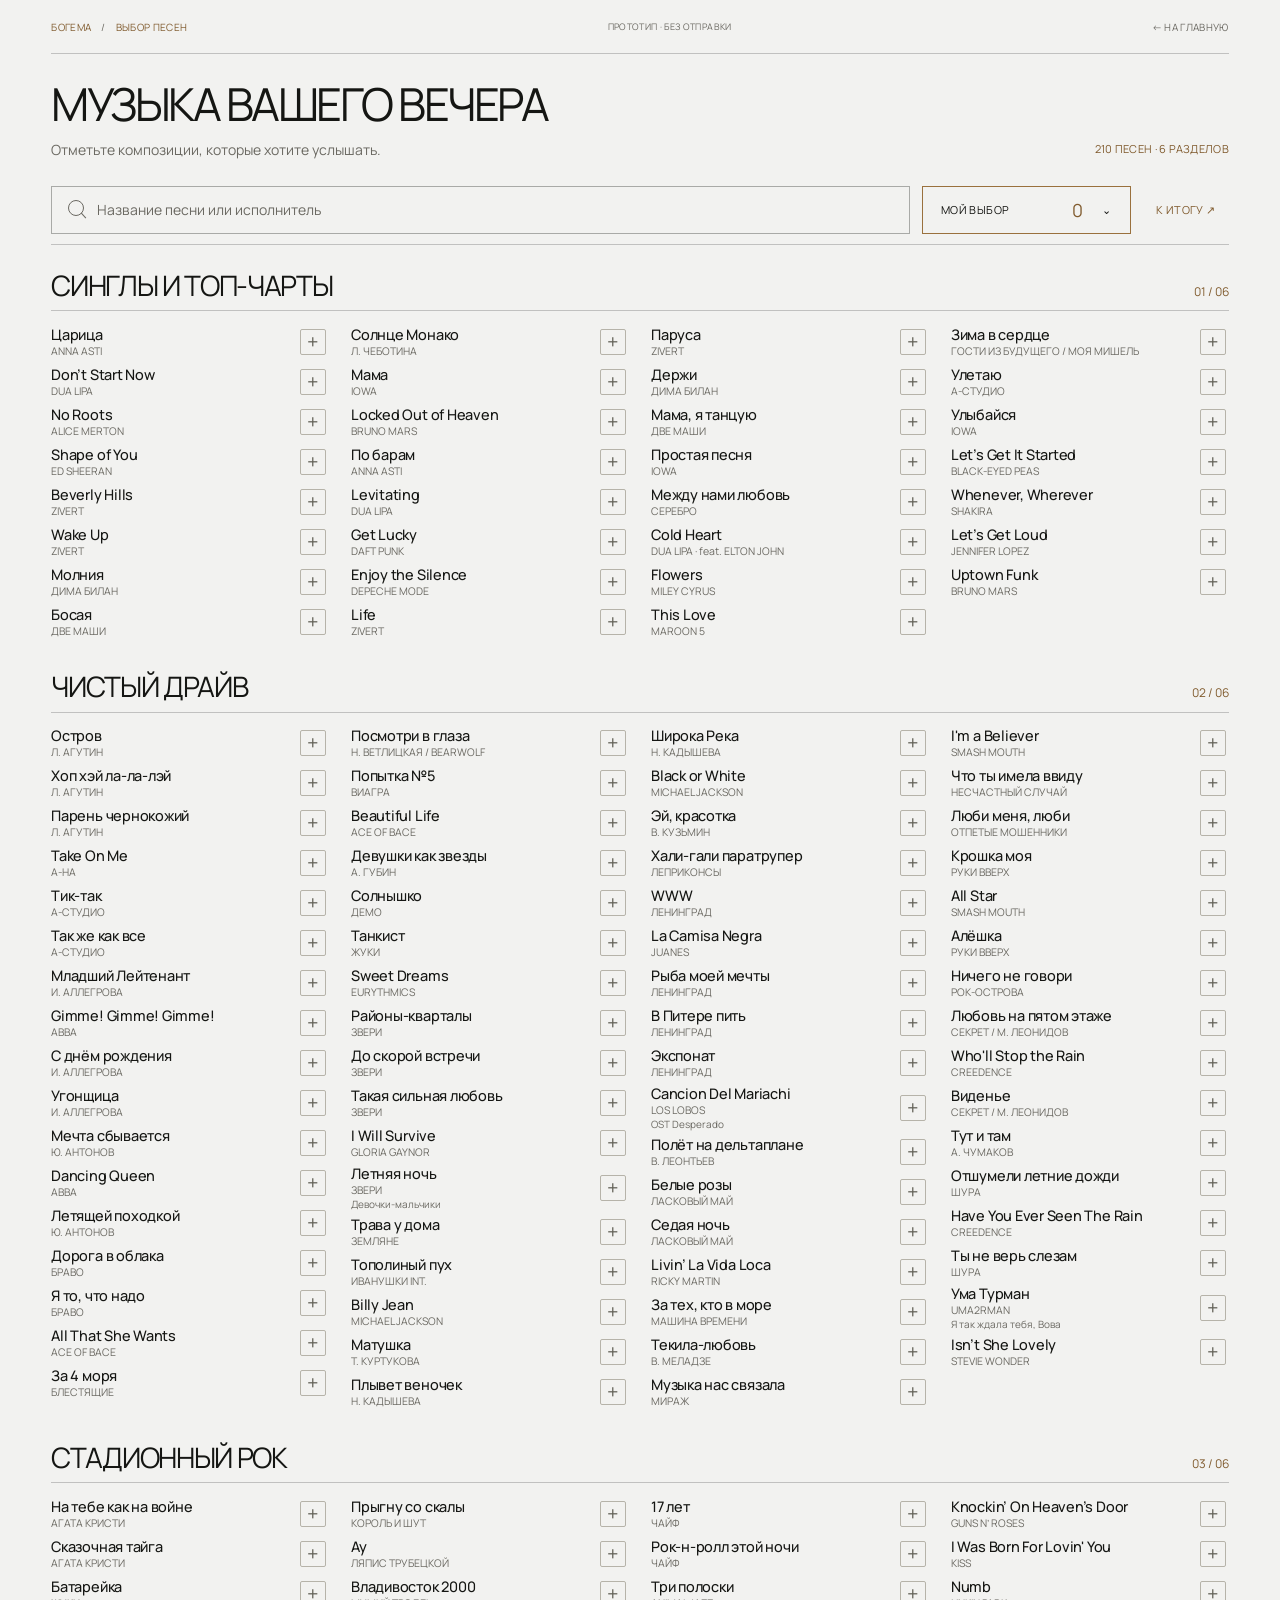
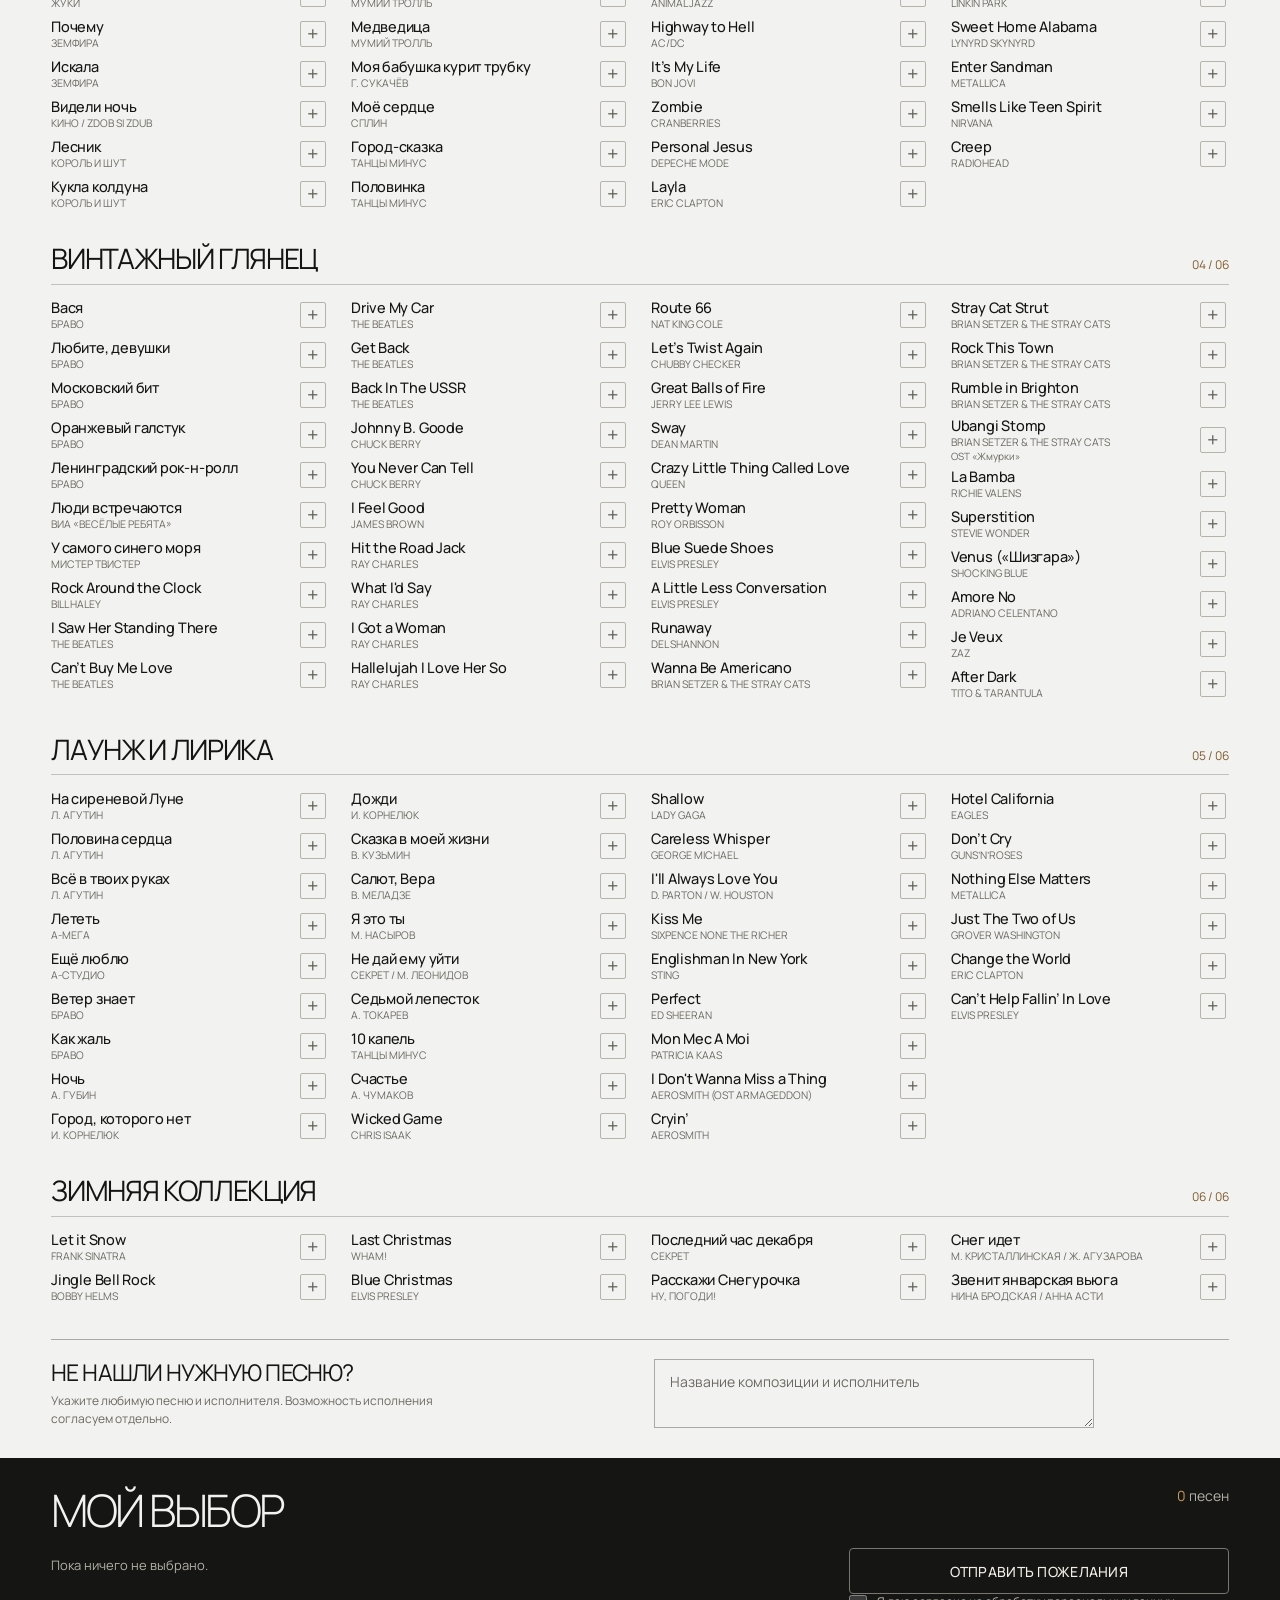
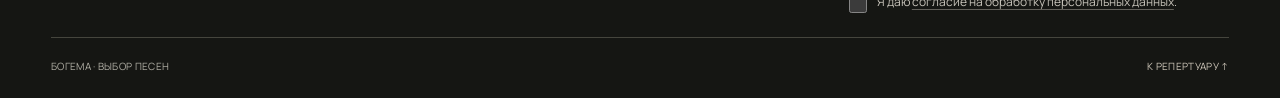
==== commit f6598782: "Refine music selection summary and consent flow" ====
--- a/music-selection/index.html
+++ b/music-selection/index.html
@@ -15,6 +15,21 @@
 @media(max-width:950px){.song-columns{column-count:2;column-gap:20px}.music-heading{display:block}.music-meta{margin-top:10px}.summary-layout{gap:26px;grid-template-columns:minmax(0,1fr) 280px}.choice-button{min-width:180px;padding-inline:12px;gap:12px}.tools-summary{min-width:78px}.music-tools{gap:9px}}
 @media(max-width:720px){.wrap{padding-inline:20px}.site-header{min-height:52px;font-size:9px;gap:10px}.demo-state{display:none}.identity{gap:7px}.music{padding-top:22px;padding-bottom:24px}.music-heading{margin-bottom:11px}.music-heading h1{font-size:clamp(29px,7.8vw,45px);max-width:560px;line-height:1.06}.music-desc{font-size:13px;line-height:1.45;margin-top:8px;max-width:340px}.music-meta{margin:9px 0 0;font-size:10px}.music-tools{padding:7px 0 9px;margin-bottom:18px}.choice-wrapper,.tools-summary{display:none}.search-input{height:48px;font-size:16px;padding-left:42px;padding-right:42px}.search-input::placeholder{font-size:13px}.song-columns{column-count:1}.catalog-head h2{font-size:25px;min-width:0;overflow-wrap:anywhere}.catalog-index{font-size:11px}.catalog-section{margin-bottom:24px}.catalog-line{margin-bottom:7px}.catalog-head{margin-bottom:8px;gap:12px}.song-row{min-height:44px;margin-bottom:0}.song-title{font-size:15px}.song-artist{font-size:11px}.song-note{font-size:10px}.add-song{width:44px;min-width:44px;height:44px}.add-song:before{inset:8px}.remove-song{min-width:44px;min-height:44px}.chosen-item{padding:1px 0}.chosen-item .name{font-size:14px}.chosen-item .artist{font-size:11px}.wish{grid-template-columns:1fr;gap:10px;padding-top:15px}.wish h2{font-size:23px}.wish textarea{font-size:16px;min-height:80px}.wish textarea::placeholder{font-size:14px}.wish p{font-size:12px}.summary{padding-top:23px}.summary-heading h2{font-size:38px}.summary-layout{grid-template-columns:1fr;gap:16px}.summary-heading{margin-bottom:12px}.summary-list{grid-template-columns:1fr;max-height:330px}.summary-action{border-top:1px solid #45453d;padding-top:14px}.summary-note{max-width:320px;margin-bottom:10px}.summary-count{font-size:12px}.page-footer{margin-top:17px}.mobile-choice-panel{display:flex;align-items:stretch;position:fixed;bottom:0;left:0;right:0;padding:0 12px env(safe-area-inset-bottom,0px);min-height:62px;background:var(--ink);border-top:1px solid #6c604c;color:var(--bg);z-index:38;visibility:hidden;transform:translateY(105%)}.mobile-choice-panel.is-visible{visibility:visible;transform:none}.mobile-choice-panel button{background:none;border:0;color:inherit}.mobile-choice-panel #mobile-choice{display:flex;flex:1;min-width:0;flex-direction:column;justify-content:center;align-items:flex-start;gap:4px;min-height:61px;padding:10px 8px;text-align:left}.mobile-choice-panel strong{font-size:12px;font-weight:500;letter-spacing:.03em}.mobile-choice-label{font-size:10px;color:#c9ad86}.mobile-choice-panel .mobile-summary-link{border-left:1px solid #53534d;min-height:61px;min-width:92px;color:var(--brass);padding:10px 6px 10px 15px;font-size:11px}.mobile-choice-drawer{display:block;position:fixed;bottom:var(--choice-bar-height);left:0;right:0;max-height:min(55vh,480px);max-height:min(55dvh,480px);overflow:auto;overscroll-behavior:contain;background:var(--bg);border-top:1px solid #c4c1b7;box-shadow:0 -10px 25px #0002;z-index:39;padding:10px 20px 14px}.mobile-choice-drawer .drawer-heading{top:-10px}.mobile-choice-drawer .chosen-grid{grid-template-columns:1fr}html.mobile-choice-active{scroll-padding-bottom:calc(var(--choice-bar-height) + 14px)}html.mobile-choice-active .add-song{scroll-margin-bottom:calc(var(--choice-bar-height) + 14px)}.dialog-body{padding:14px 18px 20px}.dialog-body h2{font-size:26px}}
 @media(max-width:359px){.wrap{padding-inline:16px}.music-heading h1{font-size:29px}.identity{gap:5px}.site-header{font-size:8.5px}.summary-heading h2{font-size:34px}.summary-count{font-size:11px}.catalog-head h2{font-size:24px}}
+/* Keep these changes scoped to the lower music summary. */
+.summary-heading{align-items:flex-start}
+.summary-count{color:#b2b0a6}
+.summary-count-number{color:var(--brass)}
+.summary-action .action-button{min-height:46px;padding:10px 16px;background:transparent;color:#f2eee7;border-color:#77776f;border-radius:4px;font:500 14px/1.5 var(--font);letter-spacing:.02em;transition:background-color .18s,border-color .18s,-webkit-text-stroke-width .18s}
+/* Deepen the lettering on hover without changing the glyph widths. */
+.summary-action .action-button:hover{background:#f2eee708;border-color:#f2eee7;-webkit-text-stroke:.15px currentColor}
+.summary-action .action-button:focus-visible{outline:2px solid #f2eee7;outline-offset:3px}
+.summary-consent label{display:flex;align-items:flex-start;gap:10px;color:#c6c2b9;font-size:12px;line-height:1.3;cursor:pointer}
+.summary-consent input{flex:none;width:18px;height:18px;margin:1px 0 0;accent-color:var(--brass);color-scheme:dark}
+.summary-consent input[aria-invalid=true]{outline:1px solid #ecaaa0;outline-offset:2px}
+.summary-consent input:focus-visible{outline:2px solid var(--brass);outline-offset:3px}
+.summary-consent .selection-error{margin-top:6px;color:#ecaaa0;line-height:1.5}
+.consent-document-unavailable{text-decoration:underline;text-underline-offset:3px;text-decoration-color:#a8a39a88}
+@media(min-width:721px){.wish textarea{max-width:440px;min-height:0;height:100%}.summary-layout{grid-template-columns:minmax(0,1fr) 380px}}
 @media(prefers-reduced-motion:reduce){html{scroll-behavior:auto!important}*,*::before,*::after{animation:none!important;transition:none!important}}
 </style>
 </head>
@@ -57,12 +72,12 @@
     <div class="wish" id="wish">
       <div><h2>НЕ НАШЛИ НУЖНУЮ ПЕСНЮ?</h2><p>Укажите любимую песню и исполнителя. Возможность исполнения согласуем отдельно.</p></div>
       <label class="sr-only" for="wish-text">Музыкальные пожелания вне репертуара</label>
-      <textarea id="wish-text" maxlength="1800" placeholder="Название композиции и исполнитель" rows="3"></textarea>
+      <textarea id="wish-text" maxlength="1800" placeholder="Название композиции и исполнитель" rows="1"></textarea>
     </div>
   </section>
   <section class="summary" id="summary" aria-labelledby="summary-title">
     <div class="wrap">
-      <div class="summary-heading"><h2 id="summary-title" tabindex="-1">МОЙ ВЫБОР</h2><span class="summary-count" id="summary-count">0 песен</span></div>
+      <div class="summary-heading"><h2 id="summary-title" tabindex="-1">МОЙ ВЫБОР</h2><span class="summary-count" id="summary-count"><span class="summary-count-number" id="summary-count-number">0</span> <span id="summary-count-label">песен</span></span></div>
       <div class="summary-layout">
         <div class="summary-content">
           <p class="summary-empty" id="summary-empty">Пока ничего не выбрано.</p>
@@ -73,10 +88,12 @@
           <div class="summary-wish" id="summary-wish" hidden><div class="summary-wish-heading"><span>ВНЕ РЕПЕРТУАРА</span><button type="button" class="text-button" data-edit-wishes>ИЗМЕНИТЬ ↗</button></div><p id="summary-wish-text"></p></div>
         </div>
         <div class="summary-action">
-          <p class="summary-note">Итоговую музыкальную программу согласуем отдельно.</p>
           <button class="action-button" type="button" id="send-wishes">ОТПРАВИТЬ ПОЖЕЛАНИЯ</button>
           <p class="selection-error" id="selection-error" role="status" hidden></p>
-          <p class="prototype-note">Прототип: отправка пока не подключена.</p>
+          <div class="summary-consent">
+            <label for="contact-consent"><input id="contact-consent" type="checkbox" required aria-describedby="error-consent"><span>Я даю <span class="consent-document-unavailable" aria-disabled="true">согласие на обработку персональных данных</span>.</span></label>
+            <p class="selection-error" id="error-consent" role="status" hidden></p>
+          </div>
         </div>
       </div>
       <footer class="page-footer"><span>БОГЕМА · ВЫБОР ПЕСЕН</span><button type="button" class="text-button" data-jump="music">К РЕПЕРТУАРУ ↑</button></footer>
@@ -103,8 +120,6 @@
         <div class="field-group"><label class="field" for="contact-name"><input id="contact-name" name="name" type="text" placeholder=" " autocomplete="name" maxlength="80" required aria-describedby="error-name"><span class="floating">Ваше имя *</span></label><span class="field-error" id="error-name" hidden></span></div>
         <div class="field-group"><label class="field" for="contact-phone"><input id="contact-phone" name="phone" type="tel" placeholder=" " autocomplete="tel" inputmode="tel" maxlength="45" required aria-describedby="error-phone"><span class="floating">Телефон *</span></label><span class="field-error" id="error-phone" hidden></span></div>
       </div>
-      <label class="consent"><input id="contact-consent" type="checkbox" required aria-describedby="error-consent"><span>Согласен на обработку персональных данных.</span></label>
-      <span class="field-error" id="error-consent" hidden></span>
       <button type="submit" class="action-button dialog-submit" id="dialog-submit">ОТПРАВИТЬ ПОЖЕЛАНИЯ</button>
       <p class="form-feedback" id="form-feedback" role="status" aria-live="polite"></p>
     </form>
@@ -255,7 +270,8 @@
   function syncSummary() {
     const n = state.chosen.size;
     if (!n) state.summaryOpen = false;
-    $('#summary-count').textContent = songCount(n);
+    $('#summary-count-number').textContent = n;
+    $('#summary-count-label').textContent = plural(n, ['песня', 'песни', 'песен']);
     $('#summary-song-controls').hidden = !n;
     $('#summary-empty').hidden = Boolean(n || trimmed(state.wishes));
     $('#summary-toggle').setAttribute('aria-expanded', String(state.summaryOpen));
@@ -366,16 +382,19 @@
   function openRequest(source) {
     if ($('#request-dialog').open) return;
     if (!hasWishes()) {
+      setContactError('consent');
       const error = $('#selection-error');
       error.textContent = 'Отметьте хотя бы одну песню или добавьте пожелание вне репертуара.';
       error.hidden = false;
       return;
     }
+    const consentError = contactIssue('consent');
+    setContactError('consent', consentError);
+    if (consentError) {$('#contact-consent').focus(); return;}
     requestOpener = source || document.activeElement;
     preparedRequest = null;
     $('#contact-name').value = contact.name;
     $('#contact-phone').value = contact.phone;
-    $('#contact-consent').checked = false;
     clearContactErrors();
     $('#dialog-preview').textContent = [state.chosen.size ? songCount(state.chosen.size) : '',
       trimmed(state.wishes) ? 'Пожелание вне репертуара' : ''].filter(Boolean).join(' · ');
@@ -394,7 +413,7 @@
     rememberContact();
     document.body.style.overflow = previousOverflow;
     onScroll();
-    if (requestOpener?.isConnected && !requestOpener.closest('[hidden], [inert]')) requestOpener.focus({preventScroll: true});
+    if (requestOpener?.isConnected && !requestOpener.closest('[hidden], [inert]')) requestOpener.focus({preventScroll: requestOpener.id !== 'contact-consent'});
   }
   function buildRequest() {
     // Review-only object. Not a server contract and not evidence of legal consent/delivery.
@@ -413,7 +432,11 @@
     const errors = ['name', 'phone', 'consent'].map(key => ({key, message: contactIssue(key)}));
     for (const issue of errors) setContactError(issue.key, issue.message);
     const first = errors.find(issue => issue.message);
-    if (first) {$('#contact-' + first.key).focus(); return;}
+    if (first) {
+      if (first.key === 'consent') {requestOpener = $('#contact-consent'); closeRequest();}
+      else $('#contact-' + first.key).focus();
+      return;
+    }
     if (!hasWishes()) {
       $('#form-feedback').textContent = 'Нет выбранных песен или пожеланий. Закройте форму и добавьте свой выбор.';
       return;
@@ -485,6 +508,11 @@
   $('#mobile-choice').addEventListener('click', event => openChoices(event.currentTarget));
   $('#summary-toggle').addEventListener('click', () => {state.summaryOpen = !state.summaryOpen; syncSummary();});
   $('#send-wishes').addEventListener('click', event => openRequest(event.currentTarget));
+  $('#contact-consent').addEventListener('change', () => {
+    preparedRequest = null;
+    setContactError('consent');
+    $('#form-feedback').textContent = '';
+  });
   $('#dialog-close').addEventListener('click', closeRequest);
   $('#request-form').addEventListener('submit', validateRequest);
   $('#request-form').addEventListener('input', event => {
@@ -492,7 +520,7 @@
     if (event.target.id === 'contact-name') contact.name = event.target.value;
     if (event.target.id === 'contact-phone') contact.phone = event.target.value;
     const key = event.target.id.replace('contact-', '');
-    if (['name', 'phone', 'consent'].includes(key) && event.target.getAttribute('aria-invalid') === 'true') {
+    if (['name', 'phone'].includes(key) && event.target.getAttribute('aria-invalid') === 'true') {
       setContactError(key, contactIssue(key));
     }
     $('#form-feedback').textContent = '';
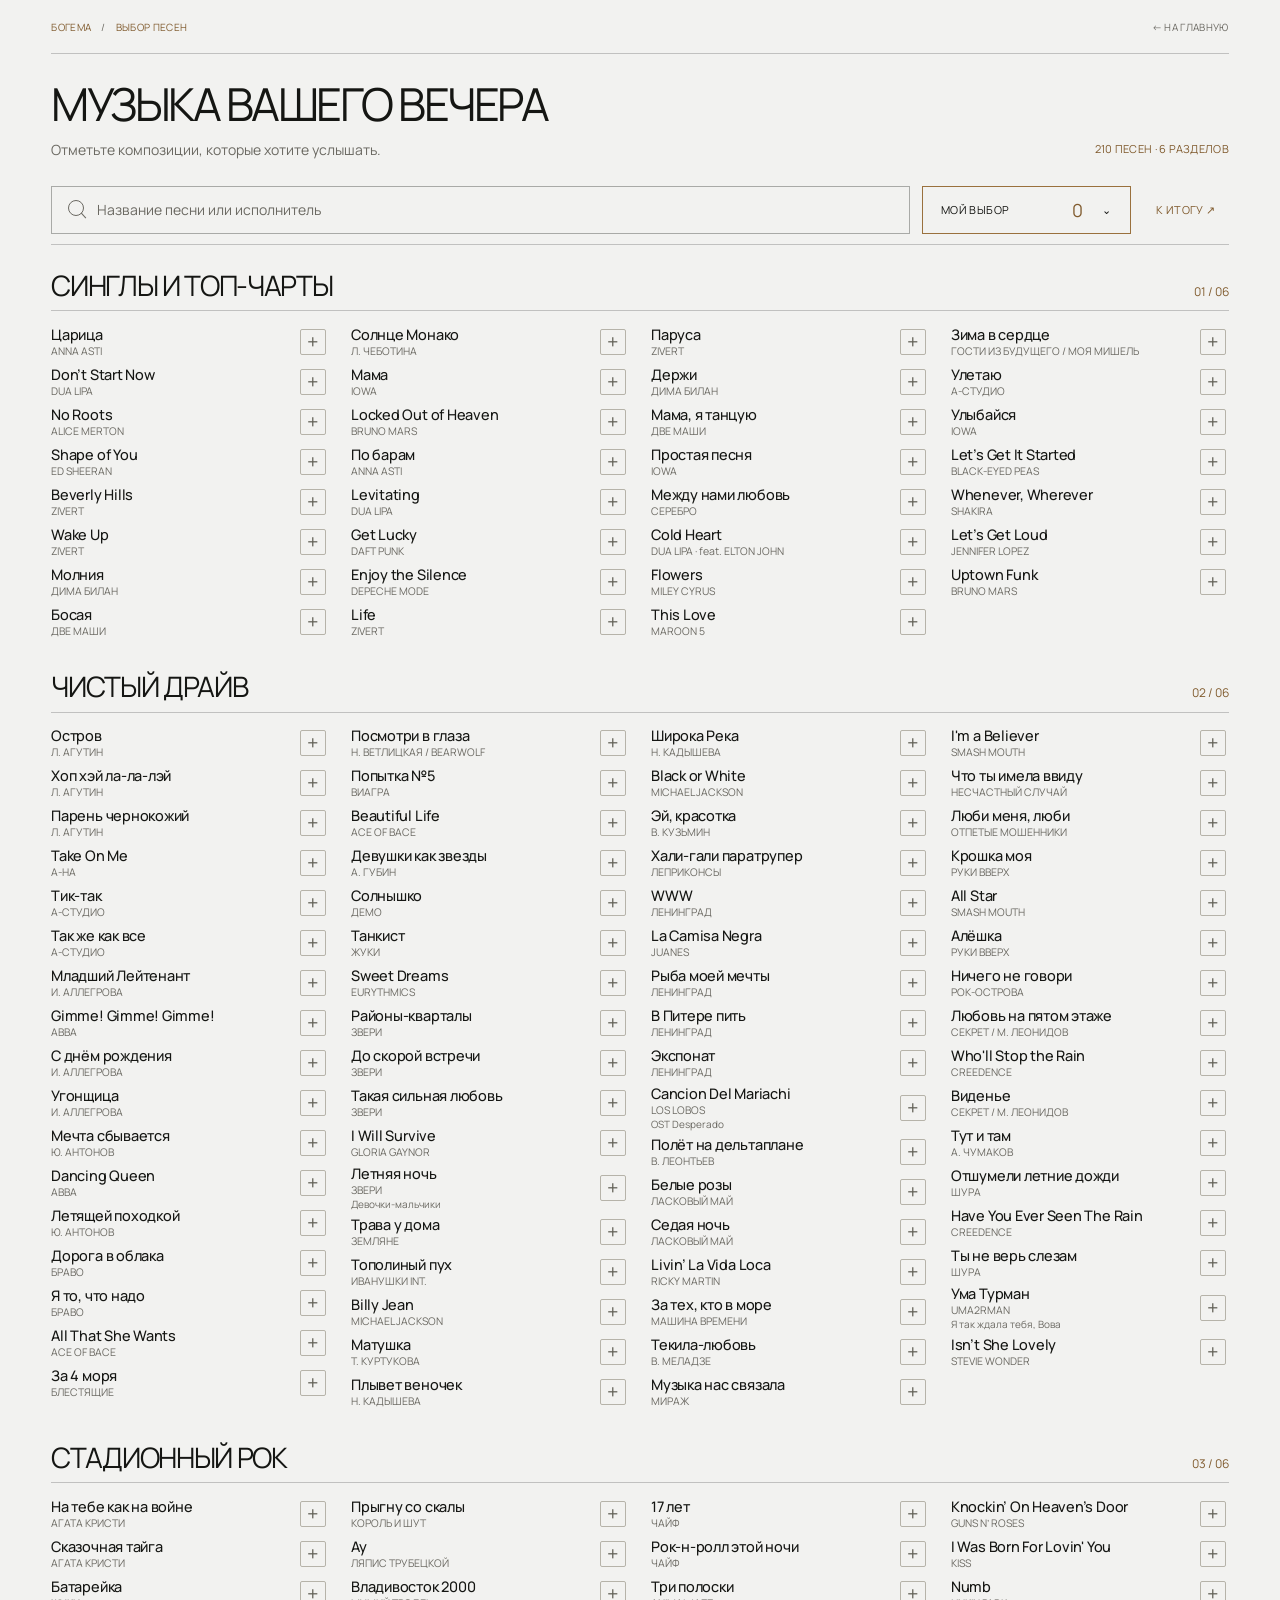
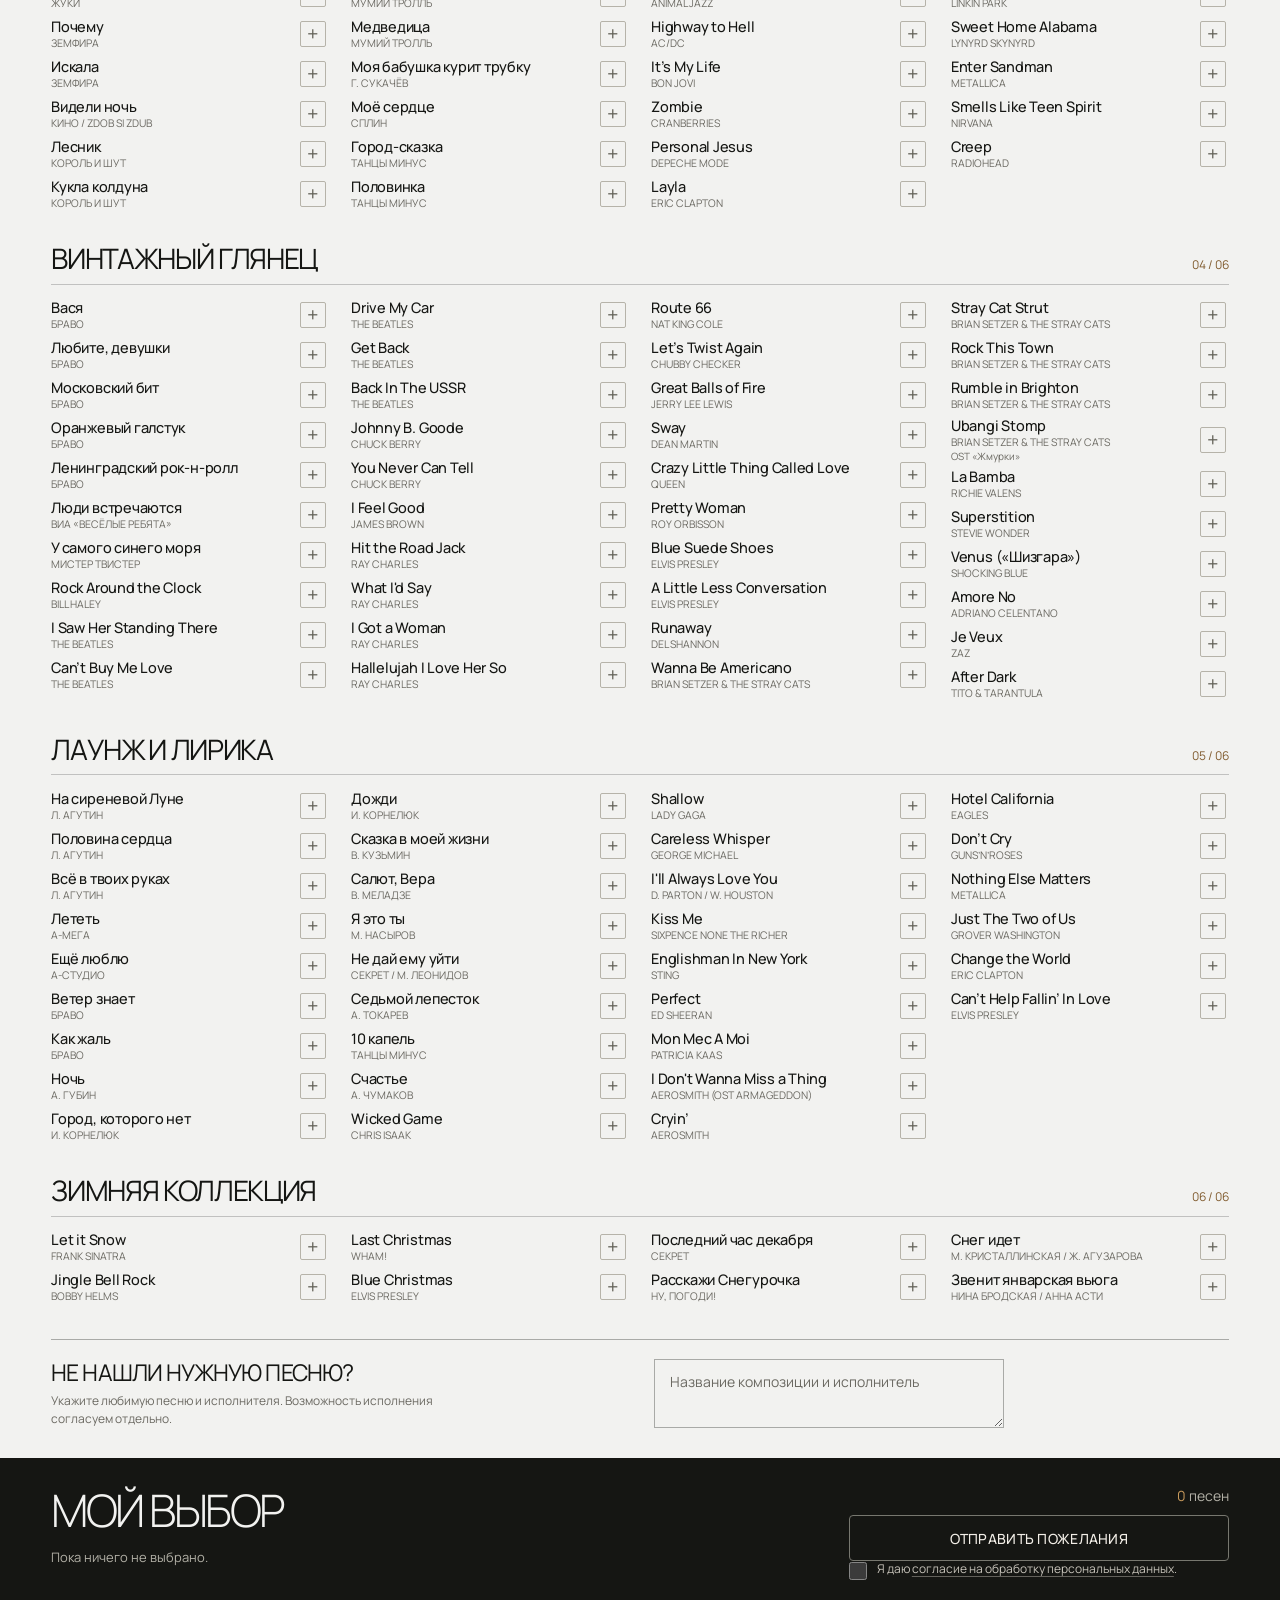
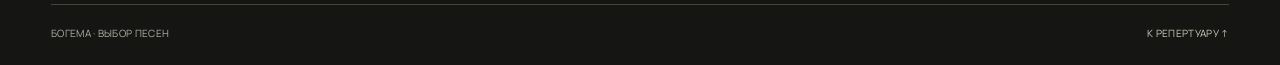
==== commit b005b95c: "Fine-tune footer credit and music selection layout" ====
--- a/music-selection/index.html
+++ b/music-selection/index.html
@@ -10,13 +10,15 @@
 <style>
 @font-face{font-family:Manrope;src:url('../assets/fonts/manrope-hero-variable.ttf') format('truetype');font-style:normal;font-weight:200 800;font-display:swap}
 :root{--bg:#F2F2F0;--ink:#151613;--brass:#C89A5C;--deep:#9A713D;--accent:#805B2E;--muted:#6B6962;--line:rgba(21,22,19,.22);--strong:rgba(21,22,19,.33);--font:Manrope,Inter,Arial,Helvetica,sans-serif;--choice-bar-height:62px}
-*{box-sizing:border-box}html{scroll-behavior:smooth;scroll-padding-top:78px}body{margin:0;background:var(--bg);color:var(--ink);font-family:var(--font);font-size:14px;-webkit-font-smoothing:antialiased}button,input,textarea{font:inherit}button{cursor:pointer}a{color:inherit}button{color:inherit}button:disabled{cursor:not-allowed;opacity:.5}[hidden]{display:none!important}.wrap{max-width:1510px;margin-inline:auto;padding-inline:clamp(20px,4vw,60px)}.sr-only{position:absolute;width:1px;height:1px;margin:-1px;padding:0;overflow:hidden;clip:rect(0,0,0,0);white-space:nowrap;border:0}button:focus-visible,a:focus-visible,input:focus-visible,textarea:focus-visible{outline:2px solid var(--accent);outline-offset:4px}.summary :focus-visible,.mobile-choice-panel :focus-visible{outline-color:var(--brass)}h1:focus,h2:focus{outline:none}.skip-link{position:fixed;top:8px;left:16px;z-index:100;padding:12px 16px;background:var(--ink);color:var(--bg);transform:translateY(-180%)}.skip-link:focus{transform:none}.site-header{display:flex;justify-content:space-between;align-items:center;gap:12px;border-bottom:1px solid var(--line);min-height:54px;font-size:10px;letter-spacing:.035em}.identity{display:flex;align-items:center;gap:10px;color:var(--accent)}.identity-divider{color:var(--muted)}.demo-state{font-size:9px;color:var(--muted)}.back-link{display:inline-flex;align-items:center;min-height:44px;text-decoration:none;color:var(--muted);white-space:nowrap}.back-link:hover{text-decoration:underline;text-underline-offset:4px}.storage-notice{font-size:12px;line-height:1.5;margin:12px 0 0;padding:8px 12px;background:#eae5dd;border-left:2px solid var(--deep);color:#5b5347}.music{padding-top:26px;padding-bottom:30px;position:relative;overflow-anchor:none}.music-heading{display:flex;align-items:flex-end;justify-content:space-between;gap:18px;margin-bottom:18px}.music-heading h1{font-size:clamp(30px,3.55vw,52px);font-weight:400;line-height:1.1;letter-spacing:-.055em;margin:0}.music-desc{font-size:14px;color:var(--muted);margin:9px 0 0;line-height:1.5}.music-meta{margin:0 0 4px;font-size:11px;color:var(--accent);white-space:nowrap;letter-spacing:.025em}.music-tools{position:sticky;top:0;z-index:20;display:flex;align-items:center;gap:12px;background:var(--bg);border-bottom:1px solid var(--line);padding:8px 0 10px;margin-bottom:24px}.search-holder{position:relative;flex:1;min-width:0}.search-input{width:100%;height:48px;border:1px solid var(--strong);background:transparent;padding:0 45px;font-size:14px;border-radius:0;appearance:none;color:var(--ink)}.search-input::-webkit-search-cancel-button{display:none}.search-input::placeholder{color:var(--muted)}.search-icon{position:absolute;left:17px;top:14px;width:16px;height:16px;border:1.4px solid var(--muted);border-radius:50%;pointer-events:none}.search-icon:after{content:'';position:absolute;width:7px;border-top:1.4px solid var(--muted);top:14px;left:11px;transform:rotate(47deg)}.clear-search{position:absolute;top:2px;right:2px;min-width:44px;min-height:44px;background:transparent;border:0;font-size:24px;color:var(--muted)}.text-button{background:transparent;border:0;min-height:44px;padding:8px 0;color:var(--accent);font-size:11px;letter-spacing:.035em;text-transform:uppercase}.text-button:hover{text-decoration:underline;text-underline-offset:4px}.tools-summary{padding-inline:4px;white-space:nowrap;min-width:86px}.choice-wrapper{position:relative}.choice-button{display:flex;align-items:center;gap:19px;min-height:48px;padding:0 18px;min-width:209px;border:1px solid var(--deep);background:transparent;color:var(--ink);font-size:11px;letter-spacing:.035em}.choice-button:hover{background:#eae6dd}.choice-count{margin-left:auto;font-size:18px;color:var(--accent)}.choice-drawer{position:absolute;top:calc(100% + 8px);right:0;width:min(500px,calc(100vw - 40px));max-height:min(440px,calc(100dvh - 120px));overflow:auto;overscroll-behavior:contain;background:var(--bg);padding:12px 20px 16px;border:1px solid #c4c1b7;box-shadow:0 10px 26px #0002;z-index:35}.drawer-heading{display:flex;justify-content:space-between;align-items:center;gap:16px;position:sticky;top:-12px;padding-top:2px;background:var(--bg);z-index:1;margin-bottom:6px}.drawer-heading strong{font-size:16px;font-weight:500;letter-spacing:-.025em}.icon-button{display:inline-flex;align-items:center;justify-content:center;min-width:44px;min-height:44px;background:transparent;border:0;color:var(--muted);font-size:25px}.chosen-grid{display:grid;grid-template-columns:repeat(2,minmax(0,1fr));gap:0 20px}.chosen-item{display:flex;justify-content:space-between;align-items:center;gap:8px;min-width:0;padding:3px 0;border-bottom:1px solid var(--line)}.chosen-item>div{min-width:0}.chosen-item .name{font-size:13px;font-weight:500;line-height:1.3;overflow-wrap:anywhere}.chosen-item .artist{font-size:10px;color:var(--muted);line-height:1.35;margin-top:2px;overflow-wrap:anywhere}.remove-song{flex:none;background:none;border:0;min-width:32px;min-height:36px;color:#726F65;font-size:21px;line-height:1}.remove-song:hover{color:var(--ink)}.chosen-empty{margin:8px 0 12px;color:var(--muted);font-size:13px}.catalog-section{margin:0 0 30px}.catalog-head{display:flex;justify-content:space-between;align-items:baseline;gap:18px;margin-bottom:9px}.catalog-head h2{font-size:clamp(24px,2.2vw,33px);font-weight:400;letter-spacing:-.047em;line-height:1.15;margin:0}.catalog-index{color:var(--accent);font-size:12px;white-space:nowrap;flex:none}.catalog-line{height:1px;background:var(--line);margin:0 0 12px}.song-columns{list-style:none;margin:0;padding:0;column-count:4;column-gap:22px;column-fill:balance}.song-row{display:flex;align-items:center;justify-content:space-between;gap:6px;break-inside:avoid;min-height:37px;margin:0 0 3px;min-width:0}.song-info{flex:1;min-width:0}.song-title{font-size:14.5px;font-weight:500;line-height:1.25;letter-spacing:-.016em;overflow-wrap:anywhere}.song-artist{font-size:10.5px;color:var(--muted);line-height:1.25;margin-top:1px;overflow-wrap:anywhere}.song-note{font-size:10px;color:var(--muted);line-height:1.3;margin-top:1px;overflow-wrap:anywhere}.song-row.is-selected .song-title{color:var(--accent)}.add-song{position:relative;display:grid;place-items:center;flex:none;min-width:32px;width:32px;height:36px;border:0;border-radius:0;background:transparent;color:#626157;line-height:1;padding:0;font-size:20px;isolation:isolate}.add-song:before{position:absolute;content:'';inset:5px 3px;border:1px solid #b6b3a9;border-radius:2px;z-index:-1}.add-song:hover:before{border-color:var(--accent)}.add-song[aria-pressed=true]:before{background:var(--brass);border-color:var(--brass)}.add-song[aria-pressed=true]{color:var(--ink);font-size:17px;font-weight:600}.catalog-result{color:var(--accent);font-size:12px;margin:0 0 16px}.catalog-empty{padding:28px 12px;text-align:center;color:var(--muted);border-top:1px solid var(--line)}#catalog{overflow-anchor:none}.wish{display:grid;grid-template-columns:1fr 1fr;gap:28px;border-top:1px solid var(--strong);padding-top:19px}.wish h2{font-size:23px;line-height:1.2;font-weight:400;letter-spacing:-.04em;margin:0}.wish p{max-width:440px;font-size:12px;line-height:1.5;color:var(--muted);margin:6px 0 0}.wish textarea{width:100%;min-height:84px;border:1px solid var(--strong);background:transparent;padding:12px 15px;font-size:14px;line-height:1.45;resize:vertical;min-width:0;border-radius:0;color:var(--ink)}.wish textarea::placeholder{color:var(--muted)}.summary{background:var(--ink);color:var(--bg);padding-top:28px}.summary-heading{display:flex;align-items:baseline;justify-content:space-between;gap:18px;margin-bottom:15px}.summary-heading h2{font-size:clamp(34px,3.5vw,50px);font-weight:300;letter-spacing:-.055em;line-height:1.05;margin:0}.summary-count{color:var(--brass);font-size:14px;white-space:nowrap}.summary-layout{display:grid;grid-template-columns:minmax(0,1fr) minmax(260px,360px);gap:40px}.summary-content{min-width:0}.summary-toggle{display:flex;align-items:center;justify-content:space-between;gap:12px;width:100%;text-align:left;min-height:46px;padding:10px 14px;font-size:11px;letter-spacing:.025em;color:var(--bg);border:1px solid #64645a;background:transparent}.summary-toggle:hover{border-color:var(--brass)}.summary-list{display:grid;grid-template-columns:repeat(2,minmax(0,1fr));gap:0 20px;max-height:330px;overflow:auto;overscroll-behavior:contain;padding-right:6px;margin-top:7px}.summary-list .chosen-item{border-color:#45453d}.summary-list .name{color:#f0efe9}.summary-list .artist{color:#b2b0a6}.summary-list .remove-song{color:#b2b0a6}.summary-list .remove-song:hover{color:#fff}.summary-empty{margin:8px 0;color:#b2b0a6;font-size:13px}.summary-wish{margin-top:10px}.summary-wish-heading{display:flex;align-items:center;justify-content:space-between;gap:12px;min-height:38px;border-bottom:1px solid #45453d;color:var(--brass);font-size:10px;letter-spacing:.04em}.summary-wish .text-button{color:var(--brass);min-height:38px}.summary-wish p{margin:7px 0 0;font-size:13px;line-height:1.5;white-space:pre-wrap;overflow-wrap:anywhere}.summary-note{color:#b2b0a6;line-height:1.5;margin:0 0 12px;font-size:12px}.action-button{display:flex;align-items:center;justify-content:center;min-height:50px;padding:12px 18px;background:var(--brass);color:var(--ink);border:1px solid var(--brass);border-radius:2px;font-size:11px;font-weight:600;letter-spacing:.045em;line-height:1.35;width:100%}.action-button:hover{background:#d2a66b;border-color:#d2a66b}.prototype-note{font-size:10px;line-height:1.4;color:#b2b0a6;margin:8px 0 0}.selection-error{color:#f0cfad;font-size:12px;line-height:1.4;margin:10px 0 0}.page-footer{display:flex;justify-content:space-between;align-items:center;gap:16px;border-top:1px solid #45453d;margin-top:24px;padding:6px 0 10px;color:#b2b0a6;font-size:10px;letter-spacing:.03em}.page-footer .text-button{color:#d1c9bc;font-size:10px}.mobile-choice-panel{display:none}.mobile-choice-drawer{display:none}dialog{border:1px solid #c9c6bb;border-radius:2px;background:var(--bg);color:var(--ink);padding:0;width:min(480px,calc(100vw - 28px));max-width:calc(100vw - 28px);max-height:calc(100vh - 28px);max-height:calc(100dvh - 28px);overflow:auto;overscroll-behavior:contain;box-shadow:0 20px 80px #0005}dialog::backdrop{background:#0b0c0bd1}.dialog-body{padding:18px 26px 24px}.dialog-top{display:flex;align-items:center;justify-content:space-between;gap:10px;margin-bottom:8px}.eyebrow{font-size:10px;color:var(--accent);letter-spacing:.05em}.dialog-top .icon-button{margin-right:-10px}.dialog-body h2{font-size:28px;font-weight:400;line-height:1.15;letter-spacing:-.04em;overflow-wrap:anywhere;margin:0 0 10px}.dialog-info{font-size:12px;color:var(--muted);line-height:1.5;margin:0 0 8px}.dialog-preview{color:var(--accent);font-size:12px;margin:0 0 10px;line-height:1.45}.demo-notice{border-left:2px solid var(--deep);background:#eae5dd;padding:8px 10px;color:#5b5347;font-size:11px;line-height:1.45;margin:0 0 14px}.dialog-fields{display:grid;gap:9px}.field-group{min-width:0}.field{display:block;position:relative;border:1px solid var(--strong);min-height:54px}.field input{width:100%;min-width:0;border:0;border-radius:0;background:transparent;height:54px;padding:18px 14px 5px;outline:none;font-size:16px;color:var(--ink)}.floating{position:absolute;left:14px;top:17px;font-size:14px;color:var(--muted);pointer-events:none}.field input:focus~.floating,.field input:not(:placeholder-shown)~.floating{top:5px;font-size:10px;color:var(--accent)}.field:focus-within{border-color:var(--accent);box-shadow:inset 0 0 0 1px var(--accent)}.field.is-invalid{border-color:#99352F}.field-error{display:block;font-size:12px;color:#99352F;line-height:1.4;margin-top:5px}.consent{display:flex;align-items:center;gap:10px;min-height:44px;cursor:pointer;font-size:12px;line-height:1.4;margin:7px 0 0}.consent input{accent-color:var(--deep);width:19px;height:19px;flex:none;margin:0}.dialog-submit{margin-top:12px}.form-feedback{font-size:12px;color:#5d4f3e;line-height:1.55;margin:12px 0 0}.form-feedback:empty{display:none}.no-script{padding:12px;background:#eae5dd}
+*{box-sizing:border-box}html{scroll-behavior:smooth;scroll-padding-top:78px}body{margin:0;background:var(--bg);color:var(--ink);font-family:var(--font);font-size:14px;-webkit-font-smoothing:antialiased}button,input,textarea{font:inherit}button{cursor:pointer}a{color:inherit}button{color:inherit}button:disabled{cursor:not-allowed;opacity:.5}[hidden]{display:none!important}.wrap{max-width:1510px;margin-inline:auto;padding-inline:clamp(20px,4vw,60px)}.sr-only{position:absolute;width:1px;height:1px;margin:-1px;padding:0;overflow:hidden;clip:rect(0,0,0,0);white-space:nowrap;border:0}button:focus-visible,a:focus-visible,input:focus-visible,textarea:focus-visible{outline:2px solid var(--accent);outline-offset:4px}.summary :focus-visible,.mobile-choice-panel :focus-visible{outline-color:var(--brass)}h1:focus,h2:focus{outline:none}.skip-link{position:fixed;top:8px;left:16px;z-index:100;padding:12px 16px;background:var(--ink);color:var(--bg);transform:translateY(-180%)}.skip-link:focus{transform:none}.site-header{display:flex;justify-content:space-between;align-items:center;gap:12px;border-bottom:1px solid var(--line);min-height:54px;font-size:10px;letter-spacing:.035em}.identity{display:flex;align-items:center;gap:10px;color:var(--accent)}.identity-divider{color:var(--muted)}.back-link{display:inline-flex;align-items:center;min-height:44px;text-decoration:none;color:var(--muted);white-space:nowrap}.back-link:hover{text-decoration:underline;text-underline-offset:4px}.storage-notice{font-size:12px;line-height:1.5;margin:12px 0 0;padding:8px 12px;background:#eae5dd;border-left:2px solid var(--deep);color:#5b5347}.music{padding-top:26px;padding-bottom:30px;position:relative;overflow-anchor:none}.music-heading{display:flex;align-items:flex-end;justify-content:space-between;gap:18px;margin-bottom:18px}.music-heading h1{font-size:clamp(30px,3.55vw,52px);font-weight:400;line-height:1.1;letter-spacing:-.055em;margin:0}.music-desc{font-size:14px;color:var(--muted);margin:9px 0 0;line-height:1.5}.music-meta{margin:0 0 4px;font-size:11px;color:var(--accent);white-space:nowrap;letter-spacing:.025em}.music-tools{position:sticky;top:0;z-index:20;display:flex;align-items:center;gap:12px;background:var(--bg);border-bottom:1px solid var(--line);padding:8px 0 10px;margin-bottom:24px}.search-holder{position:relative;flex:1;min-width:0}.search-input{width:100%;height:48px;border:1px solid var(--strong);background:transparent;padding:0 45px;font-size:14px;border-radius:0;appearance:none;color:var(--ink)}.search-input::-webkit-search-cancel-button{display:none}.search-input::placeholder{color:var(--muted)}.search-icon{position:absolute;left:17px;top:14px;width:16px;height:16px;border:1.4px solid var(--muted);border-radius:50%;pointer-events:none}.search-icon:after{content:'';position:absolute;width:7px;border-top:1.4px solid var(--muted);top:14px;left:11px;transform:rotate(47deg)}.clear-search{position:absolute;top:2px;right:2px;min-width:44px;min-height:44px;background:transparent;border:0;font-size:24px;color:var(--muted)}.text-button{background:transparent;border:0;min-height:44px;padding:8px 0;color:var(--accent);font-size:11px;letter-spacing:.035em;text-transform:uppercase}.text-button:hover{text-decoration:underline;text-underline-offset:4px}.tools-summary{padding-inline:4px;white-space:nowrap;min-width:86px}.choice-wrapper{position:relative}.choice-button{display:flex;align-items:center;gap:19px;min-height:48px;padding:0 18px;min-width:209px;border:1px solid var(--deep);background:transparent;color:var(--ink);font-size:11px;letter-spacing:.035em}.choice-button:hover{background:#eae6dd}.choice-count{margin-left:auto;font-size:18px;color:var(--accent)}.choice-drawer{position:absolute;top:calc(100% + 8px);right:0;width:min(500px,calc(100vw - 40px));max-height:min(440px,calc(100dvh - 120px));overflow:auto;overscroll-behavior:contain;background:var(--bg);padding:12px 20px 16px;border:1px solid #c4c1b7;box-shadow:0 10px 26px #0002;z-index:35}.drawer-heading{display:flex;justify-content:space-between;align-items:center;gap:16px;position:sticky;top:-12px;padding-top:2px;background:var(--bg);z-index:1;margin-bottom:6px}.drawer-heading strong{font-size:16px;font-weight:500;letter-spacing:-.025em}.icon-button{display:inline-flex;align-items:center;justify-content:center;min-width:44px;min-height:44px;background:transparent;border:0;color:var(--muted);font-size:25px}.chosen-grid{display:grid;grid-template-columns:repeat(2,minmax(0,1fr));gap:0 20px}.chosen-item{display:flex;justify-content:space-between;align-items:center;gap:8px;min-width:0;padding:3px 0;border-bottom:1px solid var(--line)}.chosen-item>div{min-width:0}.chosen-item .name{font-size:13px;font-weight:500;line-height:1.3;overflow-wrap:anywhere}.chosen-item .artist{font-size:10px;color:var(--muted);line-height:1.35;margin-top:2px;overflow-wrap:anywhere}.remove-song{flex:none;background:none;border:0;min-width:32px;min-height:36px;color:#726F65;font-size:21px;line-height:1}.remove-song:hover{color:var(--ink)}.chosen-empty{margin:8px 0 12px;color:var(--muted);font-size:13px}.catalog-section{margin:0 0 30px}.catalog-head{display:flex;justify-content:space-between;align-items:baseline;gap:18px;margin-bottom:9px}.catalog-head h2{font-size:clamp(24px,2.2vw,33px);font-weight:400;letter-spacing:-.047em;line-height:1.15;margin:0}.catalog-index{color:var(--accent);font-size:12px;white-space:nowrap;flex:none}.catalog-line{height:1px;background:var(--line);margin:0 0 12px}.song-columns{list-style:none;margin:0;padding:0;column-count:4;column-gap:22px;column-fill:balance}.song-row{display:flex;align-items:center;justify-content:space-between;gap:6px;break-inside:avoid;min-height:37px;margin:0 0 3px;min-width:0}.song-info{flex:1;min-width:0}.song-title{font-size:14.5px;font-weight:500;line-height:1.25;letter-spacing:-.016em;overflow-wrap:anywhere}.song-artist{font-size:10.5px;color:var(--muted);line-height:1.25;margin-top:1px;overflow-wrap:anywhere}.song-note{font-size:10px;color:var(--muted);line-height:1.3;margin-top:1px;overflow-wrap:anywhere}.song-row.is-selected .song-title{color:var(--accent)}.add-song{position:relative;display:grid;place-items:center;flex:none;min-width:32px;width:32px;height:36px;border:0;border-radius:0;background:transparent;color:#626157;line-height:1;padding:0;font-size:20px;isolation:isolate}.add-song:before{position:absolute;content:'';inset:5px 3px;border:1px solid #b6b3a9;border-radius:2px;z-index:-1}.add-song:hover:before{border-color:var(--accent)}.add-song[aria-pressed=true]:before{background:var(--brass);border-color:var(--brass)}.add-song[aria-pressed=true]{color:var(--ink);font-size:17px;font-weight:600}.catalog-result{color:var(--accent);font-size:12px;margin:0 0 16px}.catalog-empty{padding:28px 12px;text-align:center;color:var(--muted);border-top:1px solid var(--line)}#catalog{overflow-anchor:none}.wish{display:grid;grid-template-columns:1fr 1fr;gap:28px;border-top:1px solid var(--strong);padding-top:19px}.wish h2{font-size:23px;line-height:1.2;font-weight:400;letter-spacing:-.04em;margin:0}.wish p{max-width:440px;font-size:12px;line-height:1.5;color:var(--muted);margin:6px 0 0}.wish textarea{width:100%;min-height:84px;border:1px solid var(--strong);background:transparent;padding:12px 15px;font-size:14px;line-height:1.45;resize:vertical;min-width:0;border-radius:0;color:var(--ink)}.wish textarea::placeholder{color:var(--muted)}.summary{background:var(--ink);color:var(--bg);padding-top:28px}.summary-heading{display:flex;align-items:baseline;justify-content:space-between;gap:18px;margin-bottom:15px}.summary-heading h2{font-size:clamp(34px,3.5vw,50px);font-weight:300;letter-spacing:-.055em;line-height:1.05;margin:0}.summary-count{color:var(--brass);font-size:14px;white-space:nowrap}.summary-layout{display:grid;grid-template-columns:minmax(0,1fr) minmax(260px,360px);gap:40px}.summary-content{min-width:0}.summary-toggle{display:flex;align-items:center;justify-content:space-between;gap:12px;width:100%;text-align:left;min-height:46px;padding:10px 14px;font-size:11px;letter-spacing:.025em;color:var(--bg);border:1px solid #64645a;background:transparent}.summary-toggle:hover{border-color:var(--brass)}.summary-list{display:grid;grid-template-columns:repeat(2,minmax(0,1fr));gap:0 20px;max-height:330px;overflow:auto;overscroll-behavior:contain;padding-right:6px;margin-top:7px}.summary-list .chosen-item{border-color:#45453d}.summary-list .name{color:#f0efe9}.summary-list .artist{color:#b2b0a6}.summary-list .remove-song{color:#b2b0a6}.summary-list .remove-song:hover{color:#fff}.summary-empty{margin:8px 0;color:#b2b0a6;font-size:13px}.summary-wish{margin-top:10px}.summary-wish-heading{display:flex;align-items:center;justify-content:space-between;gap:12px;min-height:38px;border-bottom:1px solid #45453d;color:var(--brass);font-size:10px;letter-spacing:.04em}.summary-wish .text-button{color:var(--brass);min-height:38px}.summary-wish p{margin:7px 0 0;font-size:13px;line-height:1.5;white-space:pre-wrap;overflow-wrap:anywhere}.summary-note{color:#b2b0a6;line-height:1.5;margin:0 0 12px;font-size:12px}.action-button{display:flex;align-items:center;justify-content:center;min-height:50px;padding:12px 18px;background:var(--brass);color:var(--ink);border:1px solid var(--brass);border-radius:2px;font-size:11px;font-weight:600;letter-spacing:.045em;line-height:1.35;width:100%}.action-button:hover{background:#d2a66b;border-color:#d2a66b}.prototype-note{font-size:10px;line-height:1.4;color:#b2b0a6;margin:8px 0 0}.selection-error{color:#f0cfad;font-size:12px;line-height:1.4;margin:10px 0 0}.page-footer{display:flex;justify-content:space-between;align-items:center;gap:16px;border-top:1px solid #45453d;margin-top:24px;padding:6px 0 10px;color:#b2b0a6;font-size:10px;letter-spacing:.03em}.page-footer .text-button{color:#d1c9bc;font-size:10px}.mobile-choice-panel{display:none}.mobile-choice-drawer{display:none}dialog{border:1px solid #c9c6bb;border-radius:2px;background:var(--bg);color:var(--ink);padding:0;width:min(480px,calc(100vw - 28px));max-width:calc(100vw - 28px);max-height:calc(100vh - 28px);max-height:calc(100dvh - 28px);overflow:auto;overscroll-behavior:contain;box-shadow:0 20px 80px #0005}dialog::backdrop{background:#0b0c0bd1}.dialog-body{padding:18px 26px 24px}.dialog-top{display:flex;align-items:center;justify-content:space-between;gap:10px;margin-bottom:8px}.eyebrow{font-size:10px;color:var(--accent);letter-spacing:.05em}.dialog-top .icon-button{margin-right:-10px}.dialog-body h2{font-size:28px;font-weight:400;line-height:1.15;letter-spacing:-.04em;overflow-wrap:anywhere;margin:0 0 10px}.dialog-info{font-size:12px;color:var(--muted);line-height:1.5;margin:0 0 8px}.dialog-preview{color:var(--accent);font-size:12px;margin:0 0 10px;line-height:1.45}.demo-notice{border-left:2px solid var(--deep);background:#eae5dd;padding:8px 10px;color:#5b5347;font-size:11px;line-height:1.45;margin:0 0 14px}.dialog-fields{display:grid;gap:9px}.field-group{min-width:0}.field{display:block;position:relative;border:1px solid var(--strong);min-height:54px}.field input{width:100%;min-width:0;border:0;border-radius:0;background:transparent;height:54px;padding:18px 14px 5px;outline:none;font-size:16px;color:var(--ink)}.floating{position:absolute;left:14px;top:17px;font-size:14px;color:var(--muted);pointer-events:none}.field input:focus~.floating,.field input:not(:placeholder-shown)~.floating{top:5px;font-size:10px;color:var(--accent)}.field:focus-within{border-color:var(--accent);box-shadow:inset 0 0 0 1px var(--accent)}.field.is-invalid{border-color:#99352F}.field-error{display:block;font-size:12px;color:#99352F;line-height:1.4;margin-top:5px}.consent{display:flex;align-items:center;gap:10px;min-height:44px;cursor:pointer;font-size:12px;line-height:1.4;margin:7px 0 0}.consent input{accent-color:var(--deep);width:19px;height:19px;flex:none;margin:0}.dialog-submit{margin-top:12px}.form-feedback{font-size:12px;color:#5d4f3e;line-height:1.55;margin:12px 0 0}.form-feedback:empty{display:none}.no-script{padding:12px;background:#eae5dd}
 @media(max-width:1279px){.song-columns{column-count:3}.music-heading h1{font-size:42px}}
 @media(max-width:950px){.song-columns{column-count:2;column-gap:20px}.music-heading{display:block}.music-meta{margin-top:10px}.summary-layout{gap:26px;grid-template-columns:minmax(0,1fr) 280px}.choice-button{min-width:180px;padding-inline:12px;gap:12px}.tools-summary{min-width:78px}.music-tools{gap:9px}}
-@media(max-width:720px){.wrap{padding-inline:20px}.site-header{min-height:52px;font-size:9px;gap:10px}.demo-state{display:none}.identity{gap:7px}.music{padding-top:22px;padding-bottom:24px}.music-heading{margin-bottom:11px}.music-heading h1{font-size:clamp(29px,7.8vw,45px);max-width:560px;line-height:1.06}.music-desc{font-size:13px;line-height:1.45;margin-top:8px;max-width:340px}.music-meta{margin:9px 0 0;font-size:10px}.music-tools{padding:7px 0 9px;margin-bottom:18px}.choice-wrapper,.tools-summary{display:none}.search-input{height:48px;font-size:16px;padding-left:42px;padding-right:42px}.search-input::placeholder{font-size:13px}.song-columns{column-count:1}.catalog-head h2{font-size:25px;min-width:0;overflow-wrap:anywhere}.catalog-index{font-size:11px}.catalog-section{margin-bottom:24px}.catalog-line{margin-bottom:7px}.catalog-head{margin-bottom:8px;gap:12px}.song-row{min-height:44px;margin-bottom:0}.song-title{font-size:15px}.song-artist{font-size:11px}.song-note{font-size:10px}.add-song{width:44px;min-width:44px;height:44px}.add-song:before{inset:8px}.remove-song{min-width:44px;min-height:44px}.chosen-item{padding:1px 0}.chosen-item .name{font-size:14px}.chosen-item .artist{font-size:11px}.wish{grid-template-columns:1fr;gap:10px;padding-top:15px}.wish h2{font-size:23px}.wish textarea{font-size:16px;min-height:80px}.wish textarea::placeholder{font-size:14px}.wish p{font-size:12px}.summary{padding-top:23px}.summary-heading h2{font-size:38px}.summary-layout{grid-template-columns:1fr;gap:16px}.summary-heading{margin-bottom:12px}.summary-list{grid-template-columns:1fr;max-height:330px}.summary-action{border-top:1px solid #45453d;padding-top:14px}.summary-note{max-width:320px;margin-bottom:10px}.summary-count{font-size:12px}.page-footer{margin-top:17px}.mobile-choice-panel{display:flex;align-items:stretch;position:fixed;bottom:0;left:0;right:0;padding:0 12px env(safe-area-inset-bottom,0px);min-height:62px;background:var(--ink);border-top:1px solid #6c604c;color:var(--bg);z-index:38;visibility:hidden;transform:translateY(105%)}.mobile-choice-panel.is-visible{visibility:visible;transform:none}.mobile-choice-panel button{background:none;border:0;color:inherit}.mobile-choice-panel #mobile-choice{display:flex;flex:1;min-width:0;flex-direction:column;justify-content:center;align-items:flex-start;gap:4px;min-height:61px;padding:10px 8px;text-align:left}.mobile-choice-panel strong{font-size:12px;font-weight:500;letter-spacing:.03em}.mobile-choice-label{font-size:10px;color:#c9ad86}.mobile-choice-panel .mobile-summary-link{border-left:1px solid #53534d;min-height:61px;min-width:92px;color:var(--brass);padding:10px 6px 10px 15px;font-size:11px}.mobile-choice-drawer{display:block;position:fixed;bottom:var(--choice-bar-height);left:0;right:0;max-height:min(55vh,480px);max-height:min(55dvh,480px);overflow:auto;overscroll-behavior:contain;background:var(--bg);border-top:1px solid #c4c1b7;box-shadow:0 -10px 25px #0002;z-index:39;padding:10px 20px 14px}.mobile-choice-drawer .drawer-heading{top:-10px}.mobile-choice-drawer .chosen-grid{grid-template-columns:1fr}html.mobile-choice-active{scroll-padding-bottom:calc(var(--choice-bar-height) + 14px)}html.mobile-choice-active .add-song{scroll-margin-bottom:calc(var(--choice-bar-height) + 14px)}.dialog-body{padding:14px 18px 20px}.dialog-body h2{font-size:26px}}
+@media(max-width:720px){.wrap{padding-inline:20px}.site-header{min-height:52px;font-size:9px;gap:10px}.identity{gap:7px}.music{padding-top:22px;padding-bottom:24px}.music-heading{margin-bottom:11px}.music-heading h1{font-size:clamp(29px,7.8vw,45px);max-width:560px;line-height:1.06}.music-desc{font-size:13px;line-height:1.45;margin-top:8px;max-width:340px}.music-meta{margin:9px 0 0;font-size:10px}.music-tools{padding:7px 0 9px;margin-bottom:18px}.choice-wrapper,.tools-summary{display:none}.search-input{height:48px;font-size:16px;padding-left:42px;padding-right:42px}.search-input::placeholder{font-size:13px}.song-columns{column-count:1}.catalog-head h2{font-size:25px;min-width:0;overflow-wrap:anywhere}.catalog-index{font-size:11px}.catalog-section{margin-bottom:24px}.catalog-line{margin-bottom:7px}.catalog-head{margin-bottom:8px;gap:12px}.song-row{min-height:44px;margin-bottom:0}.song-title{font-size:15px}.song-artist{font-size:11px}.song-note{font-size:10px}.add-song{width:44px;min-width:44px;height:44px}.add-song:before{inset:8px}.remove-song{min-width:44px;min-height:44px}.chosen-item{padding:1px 0}.chosen-item .name{font-size:14px}.chosen-item .artist{font-size:11px}.wish{grid-template-columns:1fr;gap:10px;padding-top:15px}.wish h2{font-size:23px}.wish textarea{font-size:16px;min-height:80px}.wish textarea::placeholder{font-size:14px}.wish p{font-size:12px}.summary{padding-top:23px}.summary-heading h2{font-size:38px}.summary-layout{grid-template-columns:1fr;gap:16px}.summary-heading{margin-bottom:12px}.summary-list{grid-template-columns:1fr;max-height:330px}.summary-action{border-top:1px solid #45453d;padding-top:14px}.summary-note{max-width:320px;margin-bottom:10px}.summary-count{font-size:12px}.page-footer{margin-top:17px}.mobile-choice-panel{display:flex;align-items:stretch;position:fixed;bottom:0;left:0;right:0;padding:0 12px env(safe-area-inset-bottom,0px);min-height:62px;background:var(--ink);border-top:1px solid #6c604c;color:var(--bg);z-index:38;visibility:hidden;transform:translateY(105%)}.mobile-choice-panel.is-visible{visibility:visible;transform:none}.mobile-choice-panel button{background:none;border:0;color:inherit}.mobile-choice-panel #mobile-choice{display:flex;flex:1;min-width:0;flex-direction:column;justify-content:center;align-items:flex-start;gap:4px;min-height:61px;padding:10px 8px;text-align:left}.mobile-choice-panel strong{font-size:12px;font-weight:500;letter-spacing:.03em}.mobile-choice-label{font-size:10px;color:#c9ad86}.mobile-choice-panel .mobile-summary-link{border-left:1px solid #53534d;min-height:61px;min-width:92px;color:var(--brass);padding:10px 6px 10px 15px;font-size:11px}.mobile-choice-drawer{display:block;position:fixed;bottom:var(--choice-bar-height);left:0;right:0;max-height:min(55vh,480px);max-height:min(55dvh,480px);overflow:auto;overscroll-behavior:contain;background:var(--bg);border-top:1px solid #c4c1b7;box-shadow:0 -10px 25px #0002;z-index:39;padding:10px 20px 14px}.mobile-choice-drawer .drawer-heading{top:-10px}.mobile-choice-drawer .chosen-grid{grid-template-columns:1fr}html.mobile-choice-active{scroll-padding-bottom:calc(var(--choice-bar-height) + 14px)}html.mobile-choice-active .add-song{scroll-margin-bottom:calc(var(--choice-bar-height) + 14px)}.dialog-body{padding:14px 18px 20px}.dialog-body h2{font-size:26px}}
 @media(max-width:359px){.wrap{padding-inline:16px}.music-heading h1{font-size:29px}.identity{gap:5px}.site-header{font-size:8.5px}.summary-heading h2{font-size:34px}.summary-count{font-size:11px}.catalog-head h2{font-size:24px}}
 /* Keep these changes scoped to the lower music summary. */
-.summary-heading{align-items:flex-start}
+.summary-heading{display:block;margin-bottom:0}
+.summary-heading h2{margin-bottom:15px}
+.summary-count{display:block;text-align:right;margin-bottom:10px}
 .summary-count{color:#b2b0a6}
 .summary-count-number{color:var(--brass)}
 .summary-action .action-button{min-height:46px;padding:10px 16px;background:transparent;color:#f2eee7;border-color:#77776f;border-radius:4px;font:500 14px/1.5 var(--font);letter-spacing:.02em;transition:background-color .18s,border-color .18s,-webkit-text-stroke-width .18s}
@@ -29,7 +31,17 @@
 .summary-consent input:focus-visible{outline:2px solid var(--brass);outline-offset:3px}
 .summary-consent .selection-error{margin-top:6px;color:#ecaaa0;line-height:1.5}
 .consent-document-unavailable{text-decoration:underline;text-underline-offset:3px;text-decoration-color:#a8a39a88}
-@media(min-width:721px){.wish textarea{max-width:440px;min-height:0;height:100%}.summary-layout{grid-template-columns:minmax(0,1fr) 380px}}
+@media(min-width:721px){.wish textarea{max-width:350px;min-height:64px;height:100%;align-self:end}.summary-layout{grid-template-columns:minmax(0,1fr) 380px}}
+/* Keep the heading and count together when the two columns stack. */
+@media(max-width:720px){
+  .wish textarea{max-width:none}
+  .summary-layout{grid-template-columns:minmax(0,1fr) auto;gap:12px 18px;align-items:start}
+  .summary-heading,.summary-side{display:contents}
+  .summary-heading h2{grid-column:1;grid-row:1;margin-bottom:0}
+  .summary-count{grid-column:2;grid-row:1;margin-bottom:0}
+  .summary-content{grid-column:1 / -1;grid-row:2}
+  .summary-action{grid-column:1 / -1;grid-row:3}
+}
 @media(prefers-reduced-motion:reduce){html{scroll-behavior:auto!important}*,*::before,*::after{animation:none!important;transition:none!important}}
 </style>
 </head>
@@ -40,7 +52,6 @@
 <div class="wrap">
   <header class="site-header">
     <div class="identity"><span>БОГЕМА</span><span class="identity-divider" aria-hidden="true">/</span><span>ВЫБОР ПЕСЕН</span></div>
-    <span class="demo-state">ПРОТОТИП · БЕЗ ОТПРАВКИ</span>
     <a class="back-link" href="../">← НА ГЛАВНУЮ</a>
   </header>
   <p class="storage-notice" id="storage-notice" role="status" hidden></p>
@@ -77,22 +88,27 @@
   </section>
   <section class="summary" id="summary" aria-labelledby="summary-title">
     <div class="wrap">
-      <div class="summary-heading"><h2 id="summary-title" tabindex="-1">МОЙ ВЫБОР</h2><span class="summary-count" id="summary-count"><span class="summary-count-number" id="summary-count-number">0</span> <span id="summary-count-label">песен</span></span></div>
       <div class="summary-layout">
-        <div class="summary-content">
-          <p class="summary-empty" id="summary-empty">Пока ничего не выбрано.</p>
-          <div id="summary-song-controls" hidden>
-            <button class="summary-toggle" id="summary-toggle" type="button" aria-expanded="false" aria-controls="summary-list"><span>ПОСМОТРЕТЬ ВЫБРАННЫЕ ПЕСНИ</span><span aria-hidden="true">⌄</span></button>
-            <div class="summary-list" id="summary-list" hidden></div>
+        <div class="summary-heading">
+          <h2 id="summary-title" tabindex="-1">МОЙ ВЫБОР</h2>
+          <div class="summary-content">
+            <p class="summary-empty" id="summary-empty">Пока ничего не выбрано.</p>
+            <div id="summary-song-controls" hidden>
+              <button class="summary-toggle" id="summary-toggle" type="button" aria-expanded="false" aria-controls="summary-list"><span>ПОСМОТРЕТЬ ВЫБРАННЫЕ ПЕСНИ</span><span aria-hidden="true">⌄</span></button>
+              <div class="summary-list" id="summary-list" hidden></div>
+            </div>
+            <div class="summary-wish" id="summary-wish" hidden><div class="summary-wish-heading"><span>ВНЕ РЕПЕРТУАРА</span><button type="button" class="text-button" data-edit-wishes>ИЗМЕНИТЬ ↗</button></div><p id="summary-wish-text"></p></div>
           </div>
-          <div class="summary-wish" id="summary-wish" hidden><div class="summary-wish-heading"><span>ВНЕ РЕПЕРТУАРА</span><button type="button" class="text-button" data-edit-wishes>ИЗМЕНИТЬ ↗</button></div><p id="summary-wish-text"></p></div>
         </div>
-        <div class="summary-action">
-          <button class="action-button" type="button" id="send-wishes">ОТПРАВИТЬ ПОЖЕЛАНИЯ</button>
-          <p class="selection-error" id="selection-error" role="status" hidden></p>
-          <div class="summary-consent">
-            <label for="contact-consent"><input id="contact-consent" type="checkbox" required aria-describedby="error-consent"><span>Я даю <span class="consent-document-unavailable" aria-disabled="true">согласие на обработку персональных данных</span>.</span></label>
-            <p class="selection-error" id="error-consent" role="status" hidden></p>
+        <div class="summary-side">
+          <span class="summary-count" id="summary-count"><span class="summary-count-number" id="summary-count-number">0</span> <span id="summary-count-label">песен</span></span>
+          <div class="summary-action">
+            <button class="action-button" type="button" id="send-wishes">ОТПРАВИТЬ ПОЖЕЛАНИЯ</button>
+            <p class="selection-error" id="selection-error" role="status" hidden></p>
+            <div class="summary-consent">
+              <label for="contact-consent"><input id="contact-consent" type="checkbox" required aria-describedby="error-consent"><span>Я даю <span class="consent-document-unavailable" aria-disabled="true">согласие на обработку персональных данных</span>.</span></label>
+              <p class="selection-error" id="error-consent" role="status" hidden></p>
+            </div>
           </div>
         </div>
       </div>
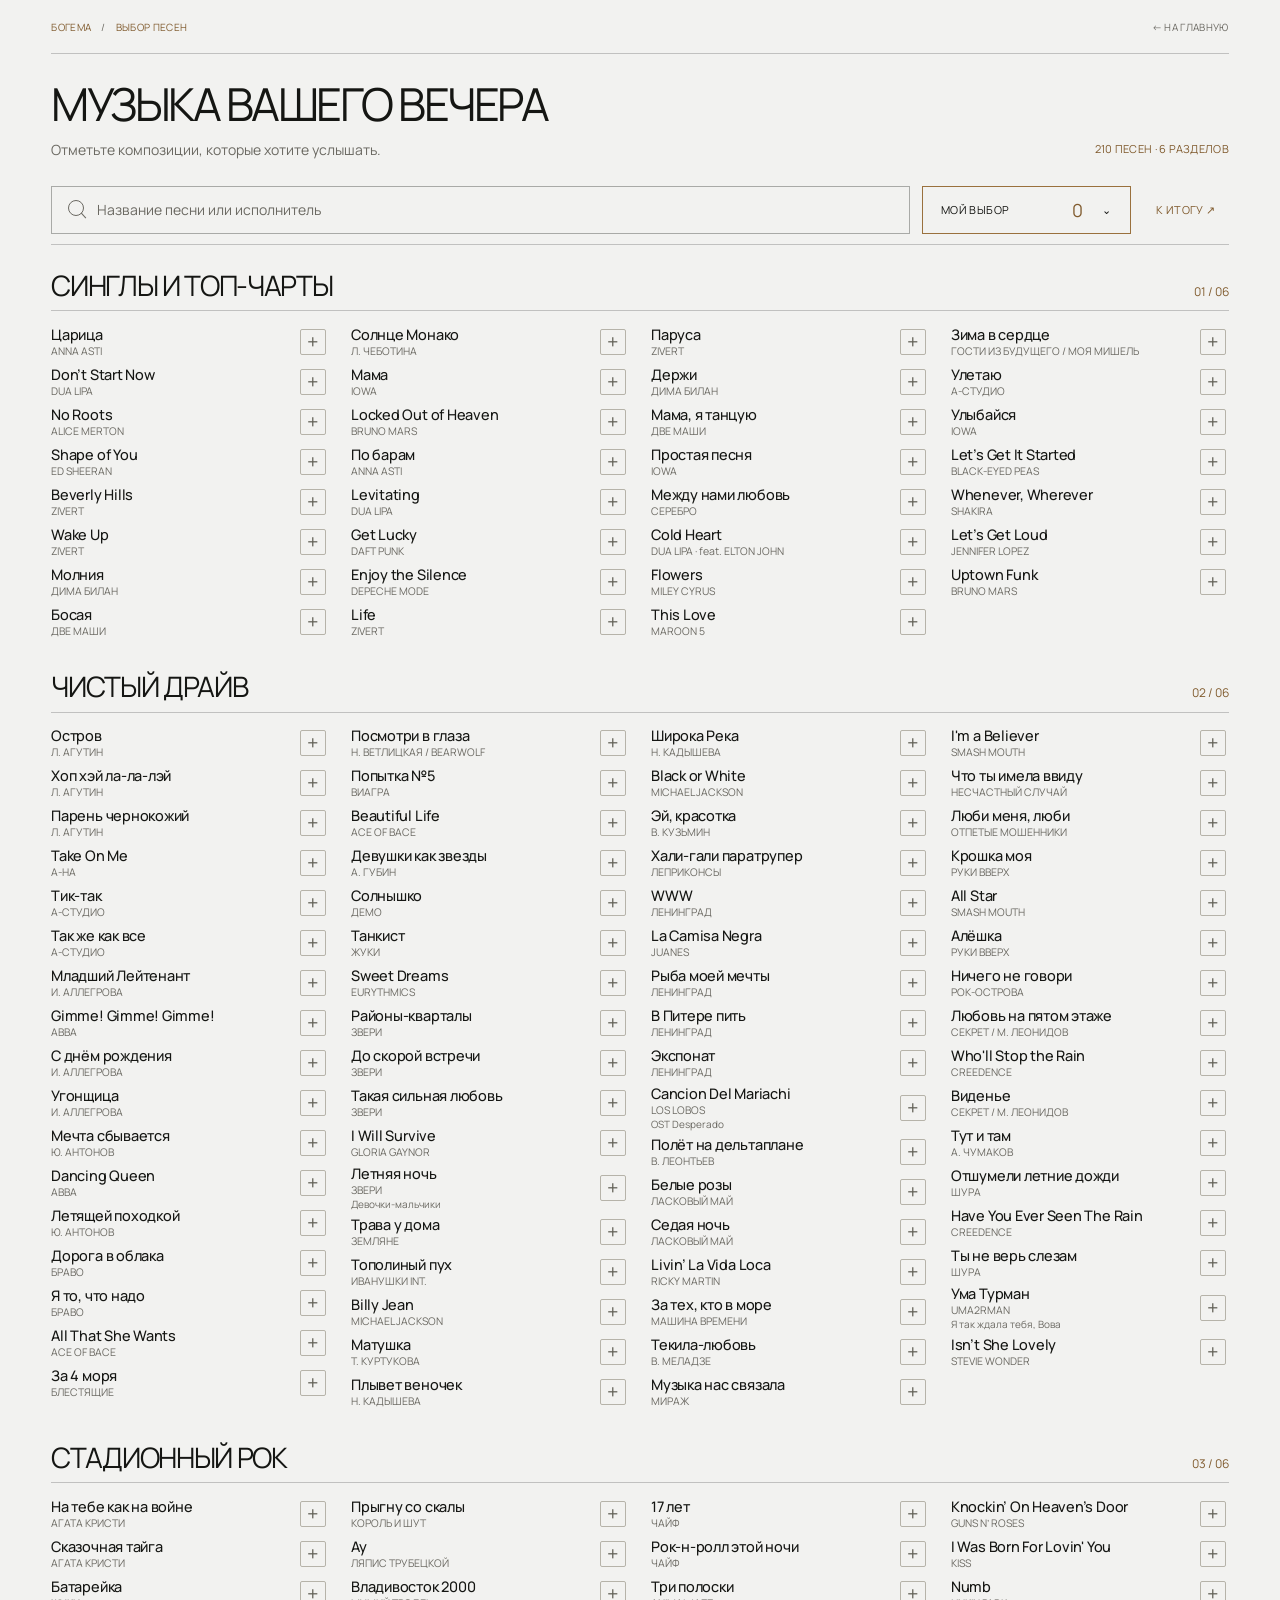
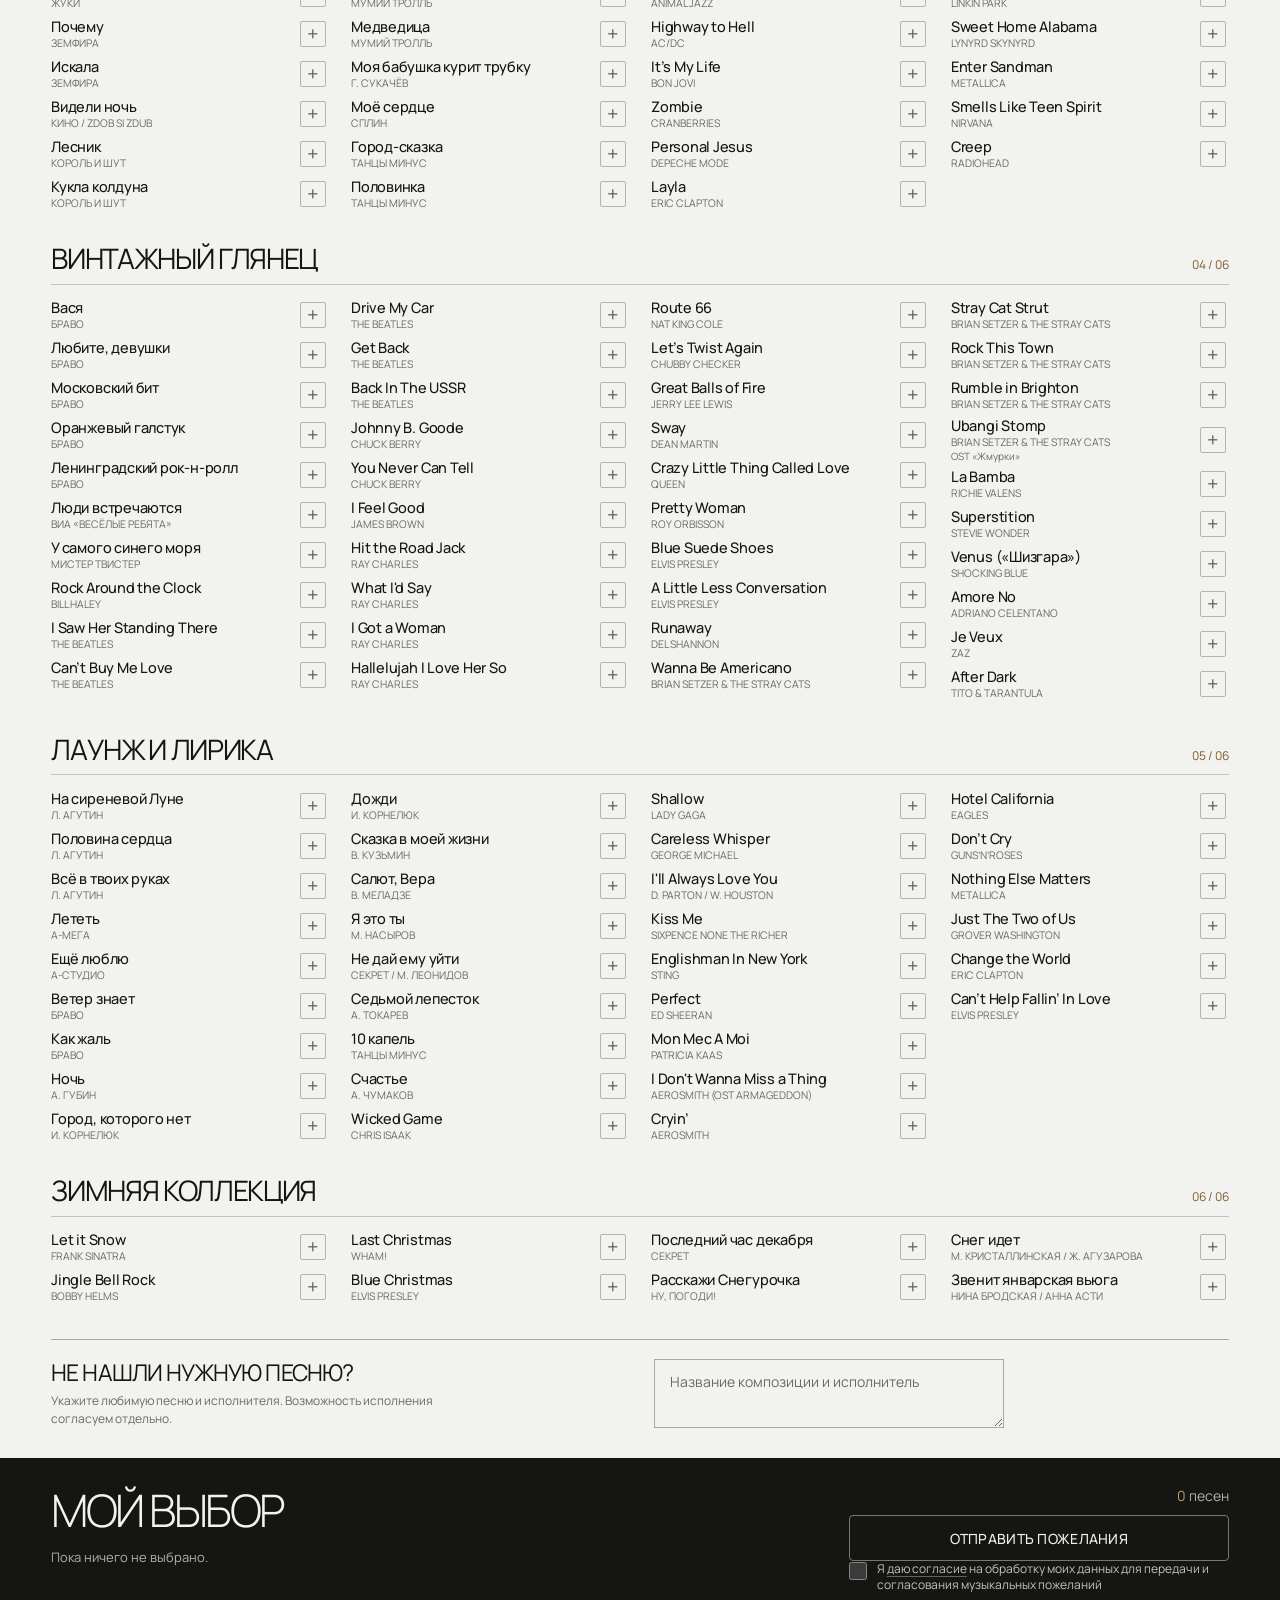
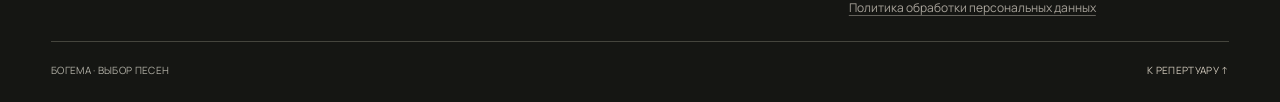
==== commit 84b7b194: "Publish legal review documents and separate form consent links" ====
--- a/music-selection/index.html
+++ b/music-selection/index.html
@@ -30,7 +30,8 @@
 .summary-consent input[aria-invalid=true]{outline:1px solid #ecaaa0;outline-offset:2px}
 .summary-consent input:focus-visible{outline:2px solid var(--brass);outline-offset:3px}
 .summary-consent .selection-error{margin-top:6px;color:#ecaaa0;line-height:1.5}
-.consent-document-unavailable{text-decoration:underline;text-underline-offset:3px;text-decoration-color:#a8a39a88}
+.consent-document-link{text-decoration:underline;text-underline-offset:3px;text-decoration-color:#a8a39a88;color:inherit}
+.summary-policy{margin:6px 0 0;color:#a8a39a;font-size:12px;line-height:1.5}
 @media(min-width:721px){.wish textarea{max-width:350px;min-height:64px;height:100%;align-self:end}.summary-layout{grid-template-columns:minmax(0,1fr) 380px}}
 /* Keep the heading and count together when the two columns stack. */
 @media(max-width:720px){
@@ -106,9 +107,10 @@
             <button class="action-button" type="button" id="send-wishes">ОТПРАВИТЬ ПОЖЕЛАНИЯ</button>
             <p class="selection-error" id="selection-error" role="status" hidden></p>
             <div class="summary-consent">
-              <label for="contact-consent"><input id="contact-consent" type="checkbox" required aria-describedby="error-consent"><span>Я даю <span class="consent-document-unavailable" aria-disabled="true">согласие на обработку персональных данных</span>.</span></label>
+              <label for="contact-consent"><input id="contact-consent" type="checkbox" required data-consent-version="music-consent-1.0-2026-10-22" aria-describedby="error-consent"><span>Я <a class="consent-document-link" href="../legal/consent-music/" target="_blank" rel="noopener noreferrer">даю согласие</a> на обработку моих данных для передачи и согласования музыкальных пожеланий</span></label>
               <p class="selection-error" id="error-consent" role="status" hidden></p>
             </div>
+            <p class="summary-policy"><a class="consent-document-link" href="../legal/privacy/" target="_blank" rel="noopener noreferrer">Политика обработки персональных данных</a></p>
           </div>
         </div>
       </div>
@@ -130,7 +132,7 @@
     <h2 id="dialog-title">МУЗЫКАЛЬНЫЕ ПОЖЕЛАНИЯ</h2>
     <p class="dialog-info" id="dialog-info">Выбранные песни и пожелания приложим к обращению.</p>
     <p class="dialog-preview" id="dialog-preview"></p>
-    <p class="demo-notice" id="demo-notice">Демо-режим. Данные никуда не отправляются. Документы согласия будут подключены перед запуском.</p>
+    <p class="demo-notice" id="demo-notice">Демо-режим. Данные никуда не отправляются.</p>
     <form id="request-form" method="dialog" novalidate>
       <div class="dialog-fields">
         <div class="field-group"><label class="field" for="contact-name"><input id="contact-name" name="name" type="text" placeholder=" " autocomplete="name" maxlength="80" required aria-describedby="error-name"><span class="floating">Ваше имя *</span></label><span class="field-error" id="error-name" hidden></span></div>
